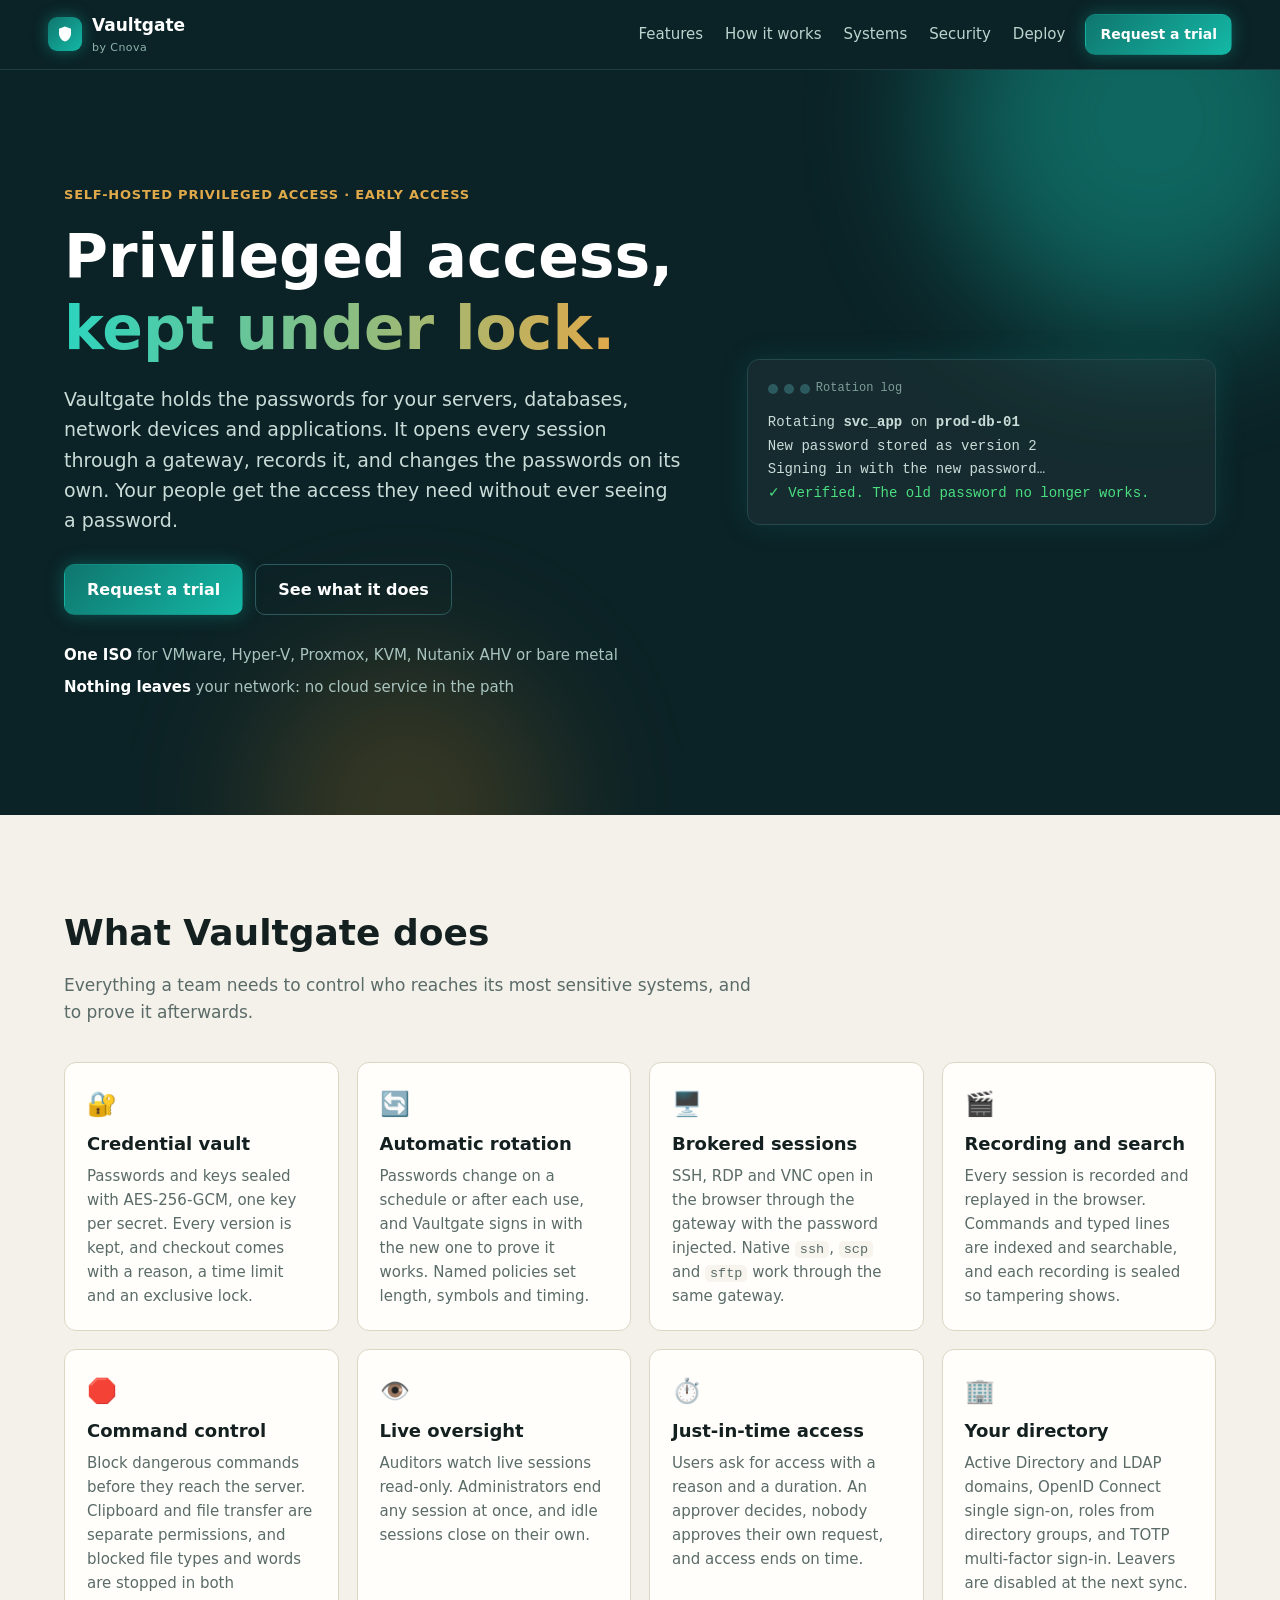
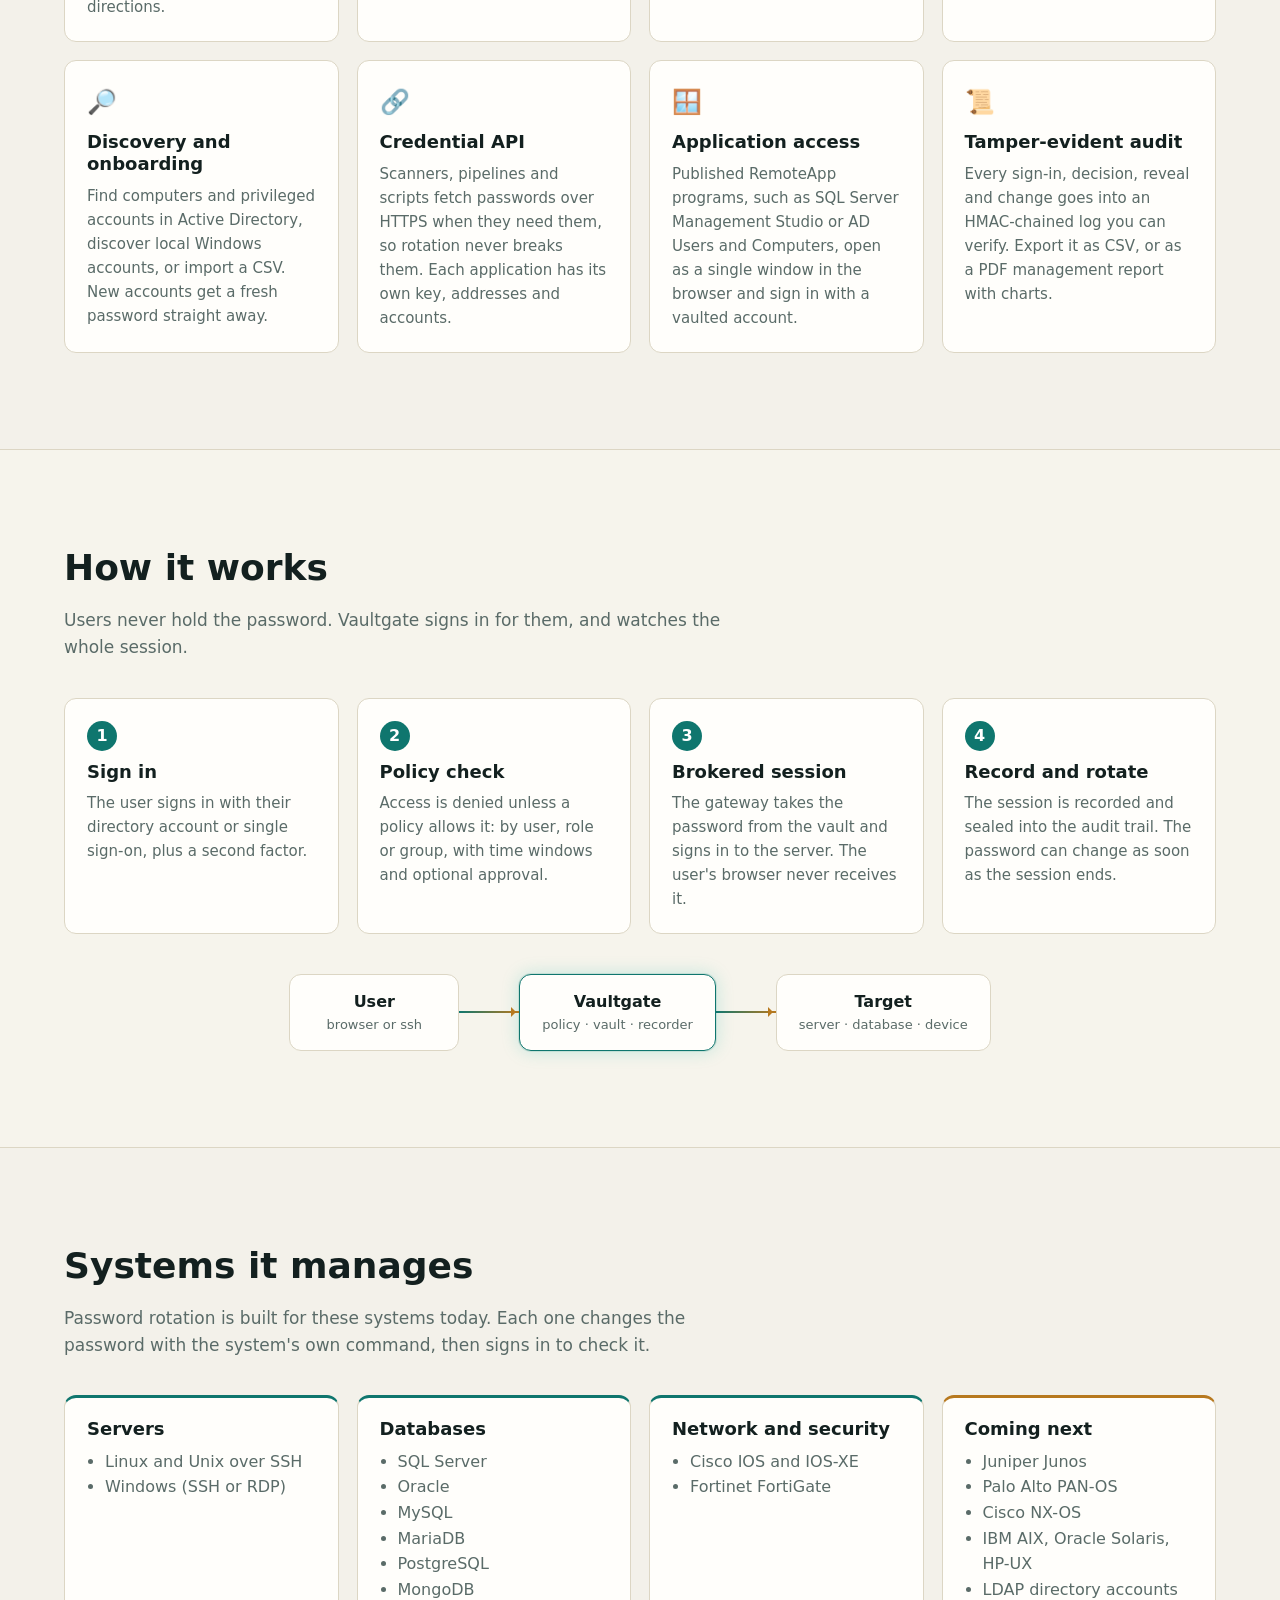
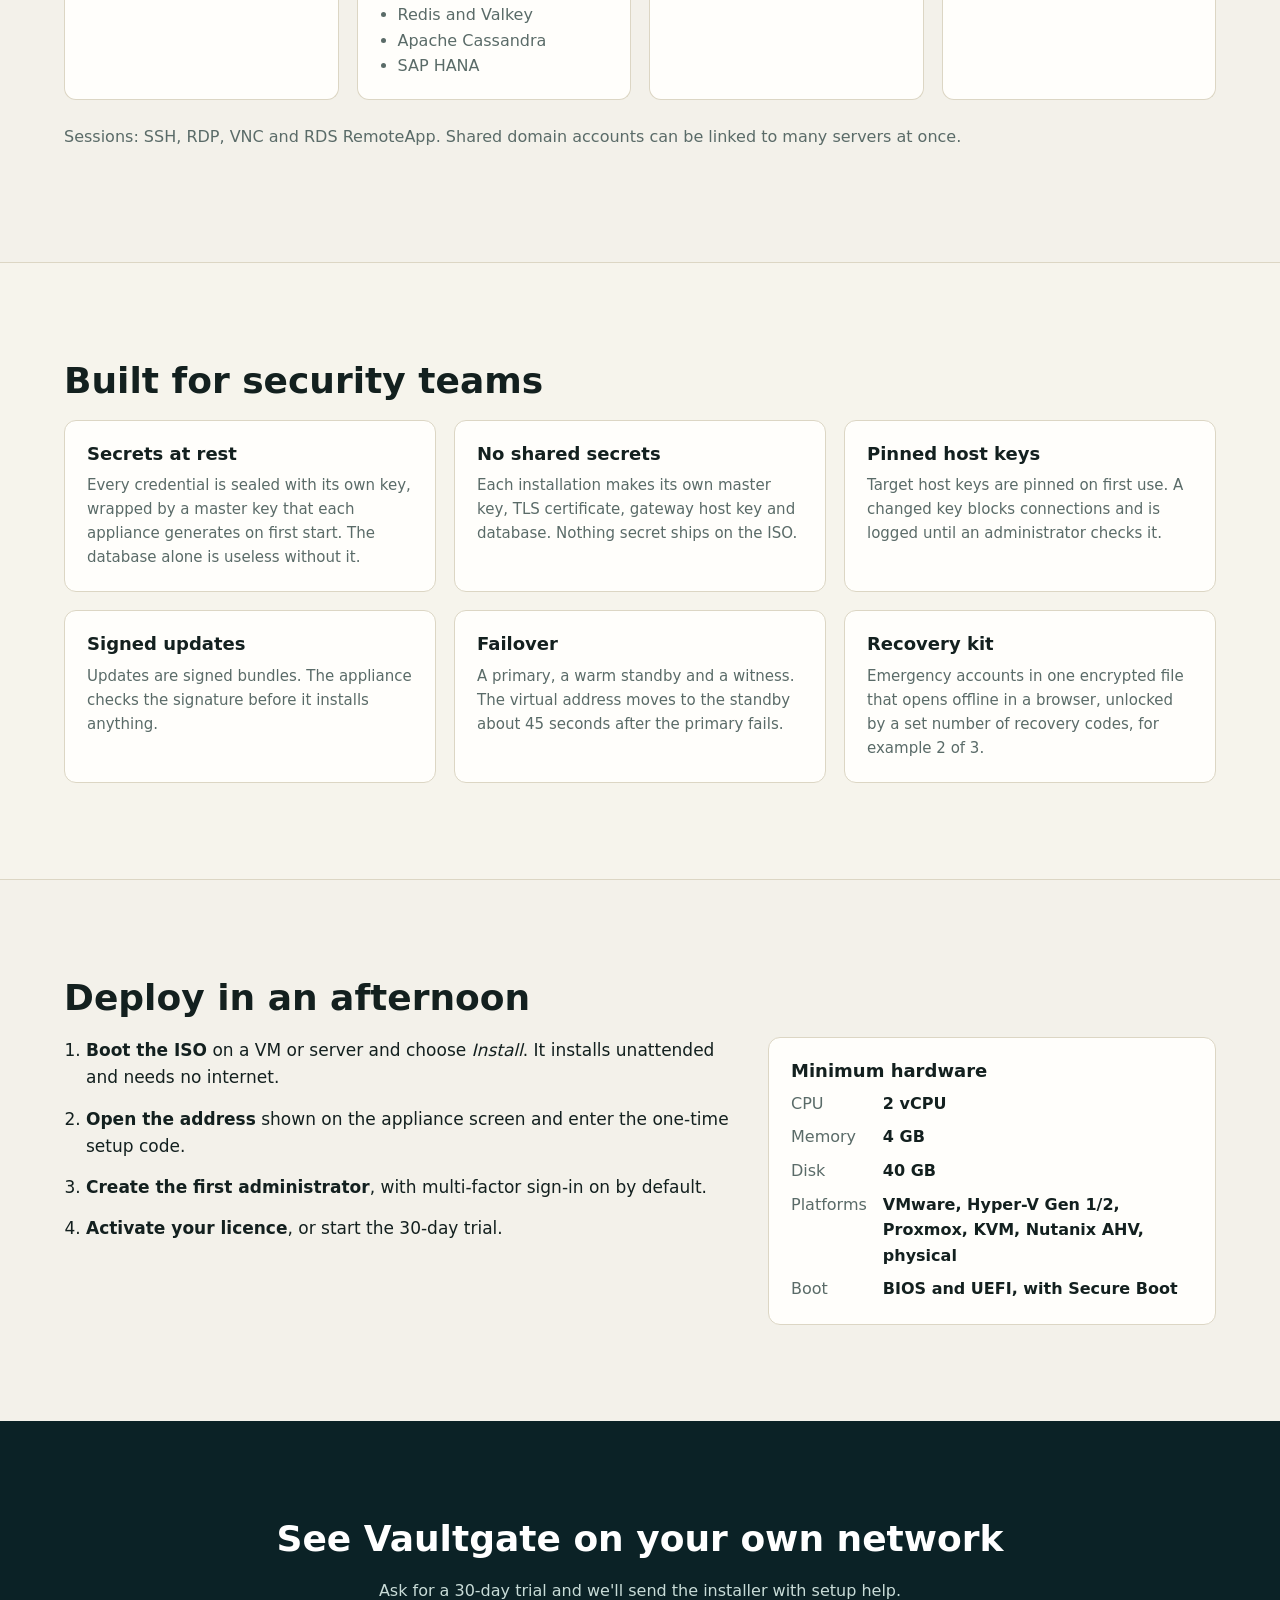
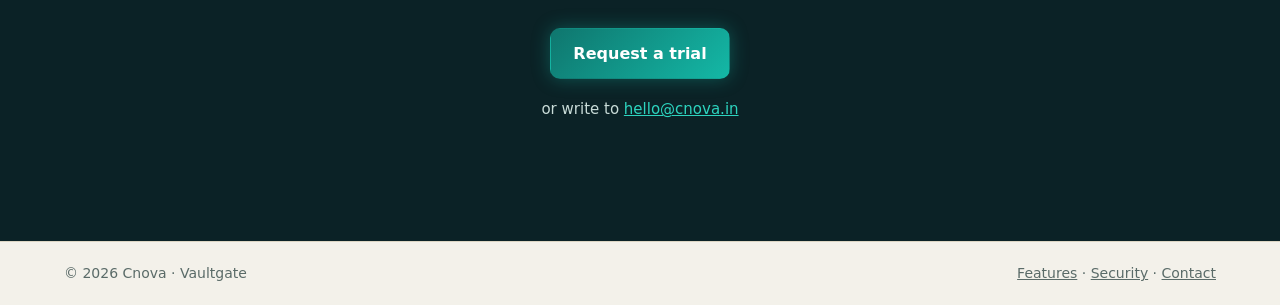
==== index.html @ a1196e49 "cnova.in: Vaultgate website Co-Authored-By: Claude Opus 5.5 <noreply@anthropic.com>" ====
<!doctype html>
<html lang="en">
<head>
<meta charset="utf-8">
<meta name="viewport" content="width=device-width, initial-scale=1">
<title>Vaultgate · Privileged access, kept under lock</title>
<meta name="description" content="Vaultgate is a self-hosted privileged access platform: a credential vault, automatic password rotation, brokered and recorded SSH, RDP and VNC sessions, and a tamper-evident audit trail.">
<meta property="og:title" content="Vaultgate · Privileged access, kept under lock">
<meta property="og:description" content="Self-hosted vault, password rotation, recorded sessions and audit for servers, databases and network devices.">
<meta property="og:url" content="https://cnova.in/">
<meta property="og:type" content="website">
<link rel="canonical" href="https://cnova.in/">
<link rel="icon" href="data:image/svg+xml,%3Csvg xmlns='http://www.w3.org/2000/svg' viewBox='0 0 32 32'%3E%3Crect width='32' height='32' rx='7' fill='%230f766e'/%3E%3Cpath d='M16 6l8 3v6c0 5-3.4 9.3-8 11-4.6-1.7-8-6-8-11V9z' fill='white'/%3E%3C/svg%3E">
<link rel="stylesheet" href="style.css">
</head>
<body>

<header class="top">
  <a class="brand" href="#top" aria-label="Vaultgate home">
    <span class="logo"><svg width="18" height="18" viewBox="0 0 24 24" fill="#fff" aria-hidden="true"><path d="M12 2l8 3v6c0 5.2-3.4 9.9-8 11-4.6-1.1-8-5.8-8-11V5z"/></svg></span>
    <span class="brand-text">Vaultgate<small>by Cnova</small></span>
  </a>
  <nav class="links" aria-label="Sections">
    <a href="#features">Features</a>
    <a href="#how">How it works</a>
    <a href="#systems">Systems</a>
    <a href="#security">Security</a>
    <a href="#deploy">Deploy</a>
  </nav>
  <a class="btn primary small" href="#contact">Request a trial</a>
</header>

<main id="top">

<section class="hero">
  <div class="orb orb-a" aria-hidden="true"></div>
  <div class="orb orb-b" aria-hidden="true"></div>
  <div class="hero-copy">
    <p class="eyebrow">Self-hosted privileged access · Early access</p>
    <h1>Privileged access, <span class="shine">kept under lock.</span></h1>
    <p class="lead">Vaultgate holds the passwords for your servers, databases, network devices and applications. It opens every session through a gateway, records it, and changes the passwords on its own. Your people get the access they need without ever seeing a password.</p>
    <div class="cta">
      <a class="btn primary" href="#contact">Request a trial</a>
      <a class="btn ghost" href="#features">See what it does</a>
    </div>
    <ul class="facts">
      <li><b>One ISO</b> for VMware, Hyper-V, Proxmox, KVM, Nutanix AHV or bare metal</li>
      <li><b>Nothing leaves</b> your network: no cloud service in the path</li>
    </ul>
  </div>
  <div class="demo" aria-label="Example of a password rotation">
    <div class="demo-head"><span></span><span></span><span></span> Rotation log</div>
    <div class="line" style="--d:1">Rotating <b>svc_app</b> on <b>prod-db-01</b></div>
    <div class="line" style="--d:2">New password stored as version 2</div>
    <div class="line" style="--d:3">Signing in with the new password…</div>
    <div class="line ok" style="--d:4">✓ Verified. The old password no longer works.</div>
  </div>
</section>

<section class="band" id="features">
  <div class="wrap">
    <h2>What Vaultgate does</h2>
    <p class="sub">Everything a team needs to control who reaches its most sensitive systems, and to prove it afterwards.</p>
    <div class="grid">
      <article class="card"><div class="ico">🔐</div><h3>Credential vault</h3><p>Passwords and keys sealed with AES-256-GCM, one key per secret. Every version is kept, and checkout comes with a reason, a time limit and an exclusive lock.</p></article>
      <article class="card"><div class="ico">🔄</div><h3>Automatic rotation</h3><p>Passwords change on a schedule or after each use, and Vaultgate signs in with the new one to prove it works. Named policies set length, symbols and timing.</p></article>
      <article class="card"><div class="ico">🖥️</div><h3>Brokered sessions</h3><p>SSH, RDP and VNC open in the browser through the gateway with the password injected. Native <code>ssh</code>, <code>scp</code> and <code>sftp</code> work through the same gateway.</p></article>
      <article class="card"><div class="ico">🎬</div><h3>Recording and search</h3><p>Every session is recorded and replayed in the browser. Commands and typed lines are indexed and searchable, and each recording is sealed so tampering shows.</p></article>
      <article class="card"><div class="ico">🛑</div><h3>Command control</h3><p>Block dangerous commands before they reach the server. Clipboard and file transfer are separate permissions, and blocked file types and words are stopped in both directions.</p></article>
      <article class="card"><div class="ico">👁️</div><h3>Live oversight</h3><p>Auditors watch live sessions read-only. Administrators end any session at once, and idle sessions close on their own.</p></article>
      <article class="card"><div class="ico">⏱️</div><h3>Just-in-time access</h3><p>Users ask for access with a reason and a duration. An approver decides, nobody approves their own request, and access ends on time.</p></article>
      <article class="card"><div class="ico">🏢</div><h3>Your directory</h3><p>Active Directory and LDAP domains, OpenID Connect single sign-on, roles from directory groups, and TOTP multi-factor sign-in. Leavers are disabled at the next sync.</p></article>
      <article class="card"><div class="ico">🔎</div><h3>Discovery and onboarding</h3><p>Find computers and privileged accounts in Active Directory, discover local Windows accounts, or import a CSV. New accounts get a fresh password straight away.</p></article>
      <article class="card"><div class="ico">🔗</div><h3>Credential API</h3><p>Scanners, pipelines and scripts fetch passwords over HTTPS when they need them, so rotation never breaks them. Each application has its own key, addresses and accounts.</p></article>
      <article class="card"><div class="ico">🪟</div><h3>Application access</h3><p>Published RemoteApp programs, such as SQL Server Management Studio or AD Users and Computers, open as a single window in the browser and sign in with a vaulted account.</p></article>
      <article class="card"><div class="ico">📜</div><h3>Tamper-evident audit</h3><p>Every sign-in, decision, reveal and change goes into an HMAC-chained log you can verify. Export it as CSV, or as a PDF management report with charts.</p></article>
    </div>
  </div>
</section>

<section class="band alt" id="how">
  <div class="wrap">
    <h2>How it works</h2>
    <p class="sub">Users never hold the password. Vaultgate signs in for them, and watches the whole session.</p>
    <ol class="steps">
      <li><span class="n">1</span><h3>Sign in</h3><p>The user signs in with their directory account or single sign-on, plus a second factor.</p></li>
      <li><span class="n">2</span><h3>Policy check</h3><p>Access is denied unless a policy allows it: by user, role or group, with time windows and optional approval.</p></li>
      <li><span class="n">3</span><h3>Brokered session</h3><p>The gateway takes the password from the vault and signs in to the server. The user's browser never receives it.</p></li>
      <li><span class="n">4</span><h3>Record and rotate</h3><p>The session is recorded and sealed into the audit trail. The password can change as soon as the session ends.</p></li>
    </ol>
    <div class="flow" aria-hidden="true">
      <div class="node">User<small>browser or ssh</small></div>
      <div class="arrow"></div>
      <div class="node strong">Vaultgate<small>policy · vault · recorder</small></div>
      <div class="arrow"></div>
      <div class="node">Target<small>server · database · device</small></div>
    </div>
  </div>
</section>

<section class="band" id="systems">
  <div class="wrap">
    <h2>Systems it manages</h2>
    <p class="sub">Password rotation is built for these systems today. Each one changes the password with the system's own command, then signs in to check it.</p>
    <div class="sys">
      <div class="sys-group"><h3>Servers</h3><ul><li>Linux and Unix over SSH</li><li>Windows (SSH or RDP)</li></ul></div>
      <div class="sys-group"><h3>Databases</h3><ul><li>SQL Server</li><li>Oracle</li><li>MySQL</li><li>MariaDB</li><li>PostgreSQL</li><li>MongoDB</li><li>Redis and Valkey</li><li>Apache Cassandra</li><li>SAP HANA</li></ul></div>
      <div class="sys-group"><h3>Network and security</h3><ul><li>Cisco IOS and IOS-XE</li><li>Fortinet FortiGate</li></ul></div>
      <div class="sys-group next"><h3>Coming next</h3><ul><li>Juniper Junos</li><li>Palo Alto PAN-OS</li><li>Cisco NX-OS</li><li>IBM AIX, Oracle Solaris, HP-UX</li><li>LDAP directory accounts</li></ul></div>
    </div>
    <p class="note">Sessions: SSH, RDP, VNC and RDS RemoteApp. Shared domain accounts can be linked to many servers at once.</p>
  </div>
</section>

<section class="band alt" id="security">
  <div class="wrap">
    <h2>Built for security teams</h2>
    <div class="grid two">
      <div class="pt"><h3>Secrets at rest</h3><p>Every credential is sealed with its own key, wrapped by a master key that each appliance generates on first start. The database alone is useless without it.</p></div>
      <div class="pt"><h3>No shared secrets</h3><p>Each installation makes its own master key, TLS certificate, gateway host key and database. Nothing secret ships on the ISO.</p></div>
      <div class="pt"><h3>Pinned host keys</h3><p>Target host keys are pinned on first use. A changed key blocks connections and is logged until an administrator checks it.</p></div>
      <div class="pt"><h3>Signed updates</h3><p>Updates are signed bundles. The appliance checks the signature before it installs anything.</p></div>
      <div class="pt"><h3>Failover</h3><p>A primary, a warm standby and a witness. The virtual address moves to the standby about 45 seconds after the primary fails.</p></div>
      <div class="pt"><h3>Recovery kit</h3><p>Emergency accounts in one encrypted file that opens offline in a browser, unlocked by a set number of recovery codes, for example 2 of 3.</p></div>
    </div>
  </div>
</section>

<section class="band" id="deploy">
  <div class="wrap">
    <h2>Deploy in an afternoon</h2>
    <div class="deploy">
      <ol class="plain">
        <li><b>Boot the ISO</b> on a VM or server and choose <i>Install</i>. It installs unattended and needs no internet.</li>
        <li><b>Open the address</b> shown on the appliance screen and enter the one-time setup code.</li>
        <li><b>Create the first administrator</b>, with multi-factor sign-in on by default.</li>
        <li><b>Activate your licence</b>, or start the 30-day trial.</li>
      </ol>
      <div class="spec">
        <h3>Minimum hardware</h3>
        <dl>
          <dt>CPU</dt><dd>2 vCPU</dd>
          <dt>Memory</dt><dd>4 GB</dd>
          <dt>Disk</dt><dd>40 GB</dd>
          <dt>Platforms</dt><dd>VMware, Hyper-V Gen 1/2, Proxmox, KVM, Nutanix AHV, physical</dd>
          <dt>Boot</dt><dd>BIOS and UEFI, with Secure Boot</dd>
        </dl>
      </div>
    </div>
  </div>
</section>

<section class="closing" id="contact">
  <h2>See Vaultgate on your own network</h2>
  <p>Ask for a 30-day trial and we'll send the installer with setup help.</p>
  <a class="btn primary" href="mailto:hello@cnova.in?subject=Vaultgate%20trial">Request a trial</a>
  <p class="mail">or write to <a href="mailto:hello@cnova.in">hello@cnova.in</a></p>
</section>

</main>

<footer class="foot">
  <span>© <span id="yr">2026</span> Cnova · Vaultgate</span>
  <span><a href="#features">Features</a> · <a href="#security">Security</a> · <a href="#contact">Contact</a></span>
</footer>

<script src="site.js" defer></script>
</body>
</html>
---- style.css ----
/* cnova.in: the Vaultgate colours (verdigris and brass). */
:root {
  --bg: #f3f1ea; --panel: #fffefb; --panel-2: #f6f4ec; --border: #dcd6c4; --text: #13201f; --muted: #5a6b68;
  --accent: #0f766e; --accent-2: #14b8a6; --brass: #b7791f; --dark: #0b2226; --dark-2: #102f33; --dark-line: #1d3d41;
  --radius: 12px;
  --glow: 0 0 0 1px rgba(15,118,110,.12), 0 0 18px rgba(20,184,166,.22);
}
@media (prefers-color-scheme: dark) {
  :root { --bg: #091416; --panel: #0f1e20; --panel-2: #0c1819; --border: #1f3a3c; --text: #e3eeeb; --muted: #8fa6a1;
    --accent: #2dd4bf; --brass: #e0a94a; --dark: #061012; --dark-2: #0b1c1e; color-scheme: dark; }
}
* { box-sizing: border-box; }
html { scroll-behavior: smooth; scroll-padding-top: 72px; }
body { margin: 0; background: var(--bg); color: var(--text); font: 16px/1.6 system-ui, -apple-system, "Segoe UI", Roboto, sans-serif; }
a { color: var(--accent); }
code { font: .9em ui-monospace, Menlo, Consolas, monospace; background: var(--panel-2); padding: 1px 5px; border-radius: 5px; }
h1, h2, h3 { line-height: 1.2; margin: 0 0 .5em; }
h2 { font-size: clamp(26px, 3.4vw, 36px); }
h3 { font-size: 18px; }

/* top bar */
.top { position: sticky; top: 0; z-index: 20; display: flex; align-items: center; gap: 20px; padding: 12px clamp(16px, 4vw, 48px); background: var(--dark); border-bottom: 1px solid var(--dark-line); }
.brand { display: flex; align-items: center; gap: 10px; color: #fff; text-decoration: none; font-weight: 700; font-size: 17px; }
.brand small { display: block; font-weight: 400; font-size: 11px; color: #8fb3ad; letter-spacing: .04em; }
.logo { display: grid; place-items: center; width: 34px; height: 34px; border-radius: 9px; background: linear-gradient(135deg, #0f766e, #14b8a6); box-shadow: 0 0 16px rgba(20,184,166,.45); }
.links { display: flex; gap: 22px; margin-left: auto; }
.links a { color: #bcd3ce; text-decoration: none; font-size: 15px; }
.links a:hover { color: #fff; }

.btn { display: inline-block; padding: 12px 22px; border-radius: 10px; border: 1px solid transparent; font-weight: 600; text-decoration: none; transition: transform .15s, box-shadow .15s; }
.btn:hover { transform: translateY(-1px); }
.btn.primary { background: linear-gradient(135deg, #0f766e, #14b8a6); color: #fff; box-shadow: 0 0 18px rgba(20,184,166,.35); }
.btn.ghost { color: #fff; border-color: #2c5a5e; }
.btn.small { padding: 8px 14px; font-size: 14px; }

/* hero */
.hero { position: relative; overflow: hidden; background: var(--dark); color: #fff; display: grid; grid-template-columns: minmax(0, 1.15fr) minmax(0, .85fr); gap: 48px; align-items: center; padding: clamp(56px, 9vw, 120px) clamp(16px, 5vw, 72px); }
.orb { position: absolute; border-radius: 50%; filter: blur(70px); opacity: .45; pointer-events: none; }
.orb-a { width: 420px; height: 420px; background: #14b8a6; top: -160px; right: -80px; animation: drift 14s ease-in-out infinite alternate; }
.orb-b { width: 300px; height: 300px; background: #b7791f; bottom: -140px; left: 20%; opacity: .25; animation: drift 18s ease-in-out infinite alternate-reverse; }
@keyframes drift { to { transform: translate(-40px, 30px) scale(1.08); } }
.hero-copy, .demo { position: relative; }
.eyebrow { color: #e0a94a; font-weight: 600; letter-spacing: .06em; text-transform: uppercase; font-size: 13px; margin: 0 0 14px; }
.hero h1 { font-size: clamp(34px, 5.4vw, 60px); margin-bottom: 20px; }
.shine { background: linear-gradient(90deg, #2dd4bf, #e0a94a, #2dd4bf); background-size: 200% auto; -webkit-background-clip: text; background-clip: text; color: transparent; animation: shine 6s linear infinite; }
@keyframes shine { to { background-position: 200% center; } }
.lead { color: #c9dcd8; font-size: clamp(16px, 1.6vw, 19px); max-width: 620px; }
.cta { display: flex; flex-wrap: wrap; gap: 12px; margin: 28px 0; }
.facts { list-style: none; padding: 0; margin: 0; display: grid; gap: 8px; color: #a9c4be; font-size: 15px; }
.facts b { color: #fff; }
.demo { background: rgba(255,255,255,.04); border: 1px solid #24484c; border-radius: var(--radius); padding: 18px 20px; font: 14px/1.7 ui-monospace, Menlo, Consolas, monospace; box-shadow: 0 0 30px rgba(20,184,166,.15); }
.demo-head { display: flex; align-items: center; gap: 6px; color: #7f9d98; font-size: 12px; margin-bottom: 12px; }
.demo-head span { width: 10px; height: 10px; border-radius: 50%; background: #2c5a5e; }
.line { opacity: 0; transform: translateY(6px); animation: lineIn .5s forwards; animation-delay: calc(var(--d) * .7s + .3s); color: #c9dcd8; }
.line.ok { color: #4ade80; }
@keyframes lineIn { to { opacity: 1; transform: none; } }

/* bands */
.band { padding: clamp(56px, 8vw, 96px) clamp(16px, 5vw, 72px); }
.band.alt { background: var(--panel-2); border-block: 1px solid var(--border); }
.wrap { max-width: 1160px; margin: 0 auto; }
.sub { color: var(--muted); max-width: 700px; margin: 0 0 36px; font-size: 17px; }
.grid { display: grid; grid-template-columns: repeat(auto-fill, minmax(260px, 1fr)); gap: 18px; }
.grid.two { grid-template-columns: repeat(auto-fill, minmax(320px, 1fr)); }
.card, .pt { background: var(--panel); border: 1px solid var(--border); border-radius: var(--radius); padding: 22px; transition: box-shadow .2s, transform .2s; }
.card:hover { box-shadow: var(--glow); transform: translateY(-2px); }
.card p, .pt p { color: var(--muted); margin: 0; font-size: 15px; }
.ico { font-size: 24px; margin-bottom: 10px; }

.steps { list-style: none; padding: 0; margin: 0 0 40px; display: grid; grid-template-columns: repeat(auto-fit, minmax(220px, 1fr)); gap: 18px; }
.steps li { background: var(--panel); border: 1px solid var(--border); border-radius: var(--radius); padding: 22px; }
.steps p { color: var(--muted); margin: 0; font-size: 15px; }
.n { display: inline-grid; place-items: center; width: 30px; height: 30px; border-radius: 50%; background: var(--accent); color: #fff; font-weight: 700; margin-bottom: 10px; }
.flow { display: flex; align-items: center; justify-content: center; gap: 0; flex-wrap: wrap; }
.node { background: var(--panel); border: 1px solid var(--border); border-radius: var(--radius); padding: 14px 22px; text-align: center; font-weight: 700; min-width: 170px; }
.node small { display: block; font-weight: 400; color: var(--muted); font-size: 13px; }
.node.strong { border-color: var(--accent); box-shadow: var(--glow); }
.arrow { width: 60px; height: 2px; background: linear-gradient(90deg, var(--accent), var(--brass)); position: relative; }
.arrow::after { content: ""; position: absolute; right: -2px; top: -4px; border: 5px solid transparent; border-left-color: var(--brass); }

.sys { display: grid; grid-template-columns: repeat(auto-fit, minmax(230px, 1fr)); gap: 18px; }
.sys-group { background: var(--panel); border: 1px solid var(--border); border-top: 3px solid var(--accent); border-radius: var(--radius); padding: 20px 22px; }
.sys-group.next { border-top-color: var(--brass); }
.sys-group ul { margin: 0; padding-left: 18px; color: var(--muted); }
.note { color: var(--muted); margin-top: 24px; }

.deploy { display: grid; grid-template-columns: minmax(0, 1.2fr) minmax(0, .8fr); gap: 32px; align-items: start; }
.plain { margin: 0; padding-left: 22px; display: grid; gap: 14px; font-size: 17px; }
.spec { background: var(--panel); border: 1px solid var(--border); border-radius: var(--radius); padding: 22px; }
.spec dl { display: grid; grid-template-columns: auto 1fr; gap: 8px 16px; margin: 0; }
.spec dt { color: var(--muted); }
.spec dd { margin: 0; font-weight: 600; }

.closing { text-align: center; background: var(--dark); color: #fff; padding: clamp(56px, 8vw, 96px) 16px; }
.closing p { color: #c9dcd8; margin: 0 0 24px; }
.closing .mail { margin-top: 18px; font-size: 15px; }
.closing .mail a { color: #2dd4bf; }

.foot { display: flex; justify-content: space-between; flex-wrap: wrap; gap: 10px; padding: 20px clamp(16px, 5vw, 72px); color: var(--muted); font-size: 14px; border-top: 1px solid var(--border); }
.foot a { color: var(--muted); }

@media (prefers-reduced-motion: reduce) {
  *, *::before, *::after { animation: none !important; transition: none !important; }
  .line { opacity: 1; transform: none; }
}

@media (max-width: 860px) {
  .links { display: none; }
  .top .btn { margin-left: auto; }
  .hero, .deploy { grid-template-columns: 1fr; }
  .arrow { width: 2px; height: 28px; background: linear-gradient(180deg, var(--accent), var(--brass)); }
  .arrow::after { right: -4px; top: auto; bottom: -2px; border-left-color: transparent; border-top-color: var(--brass); }
  .flow { flex-direction: column; }
}
@media (max-width: 420px) {
  .brand small { display: none; }
  .grid.two { grid-template-columns: 1fr; }
}
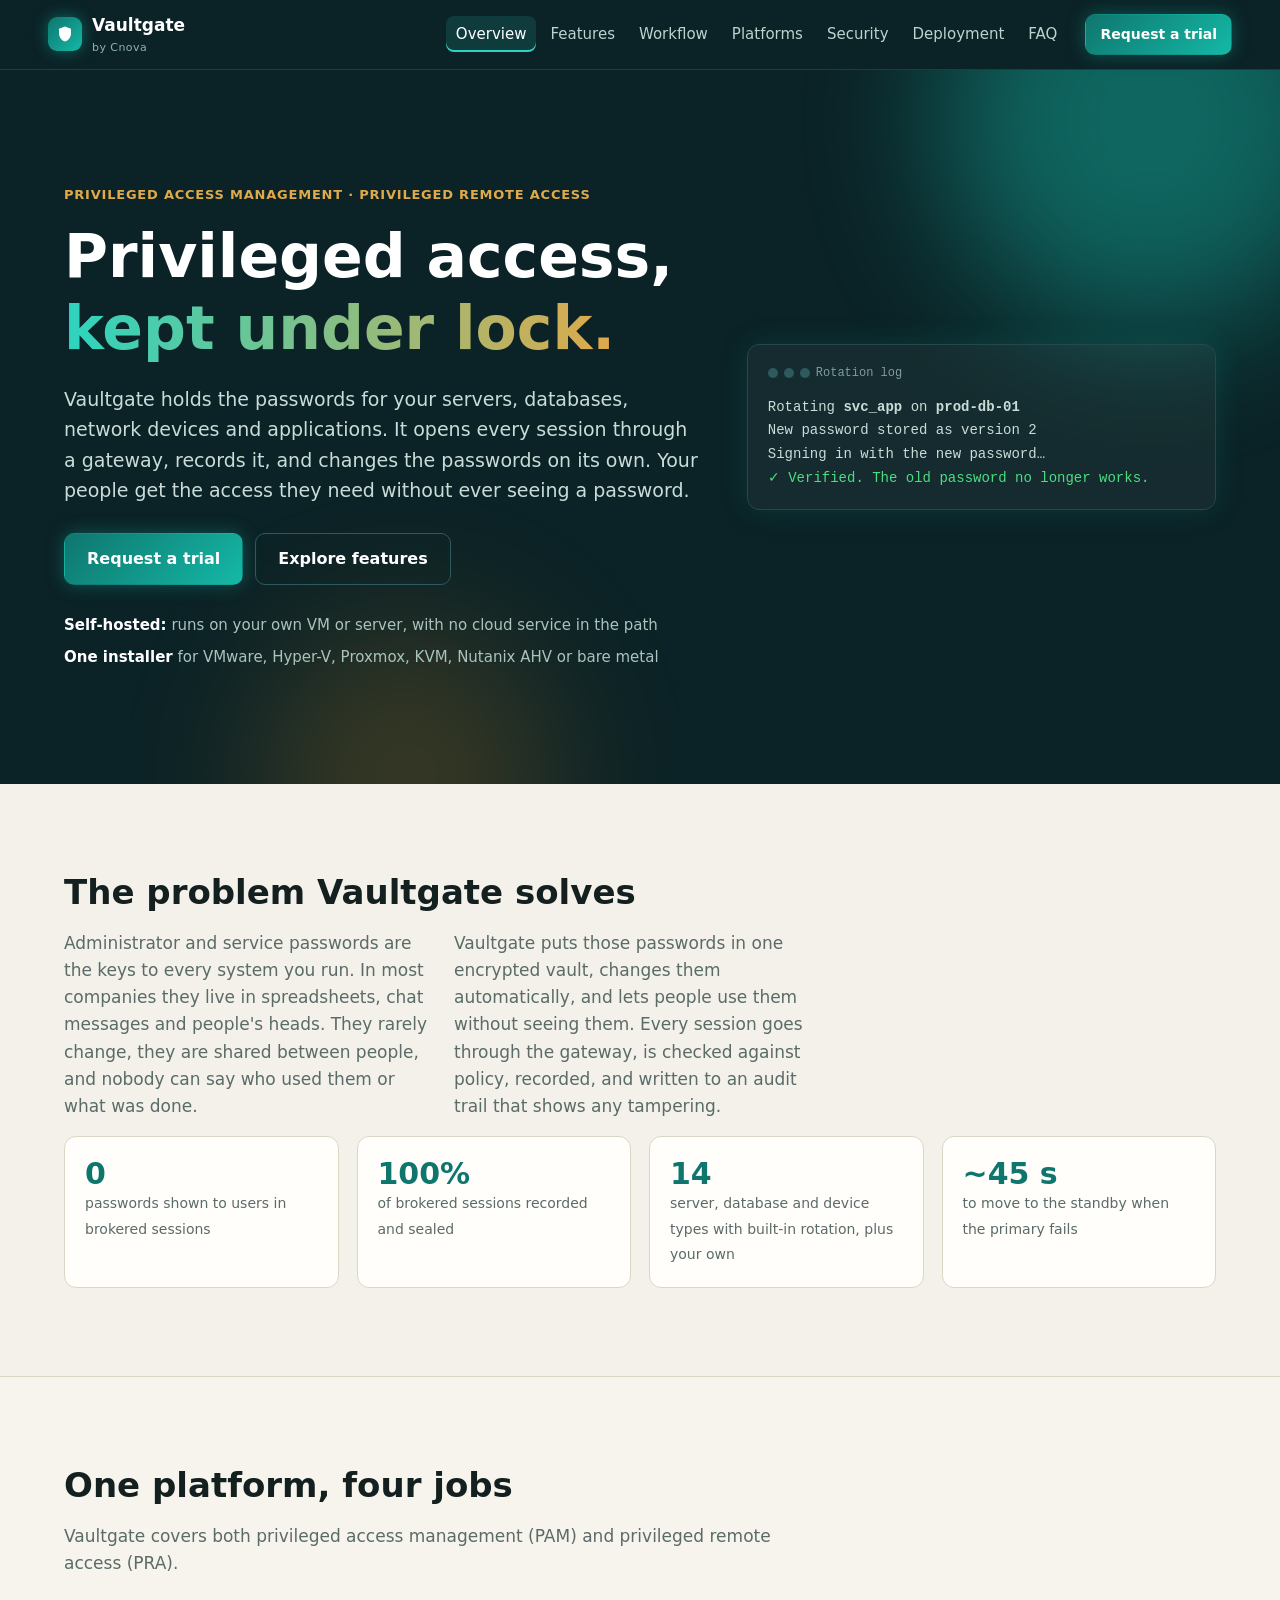
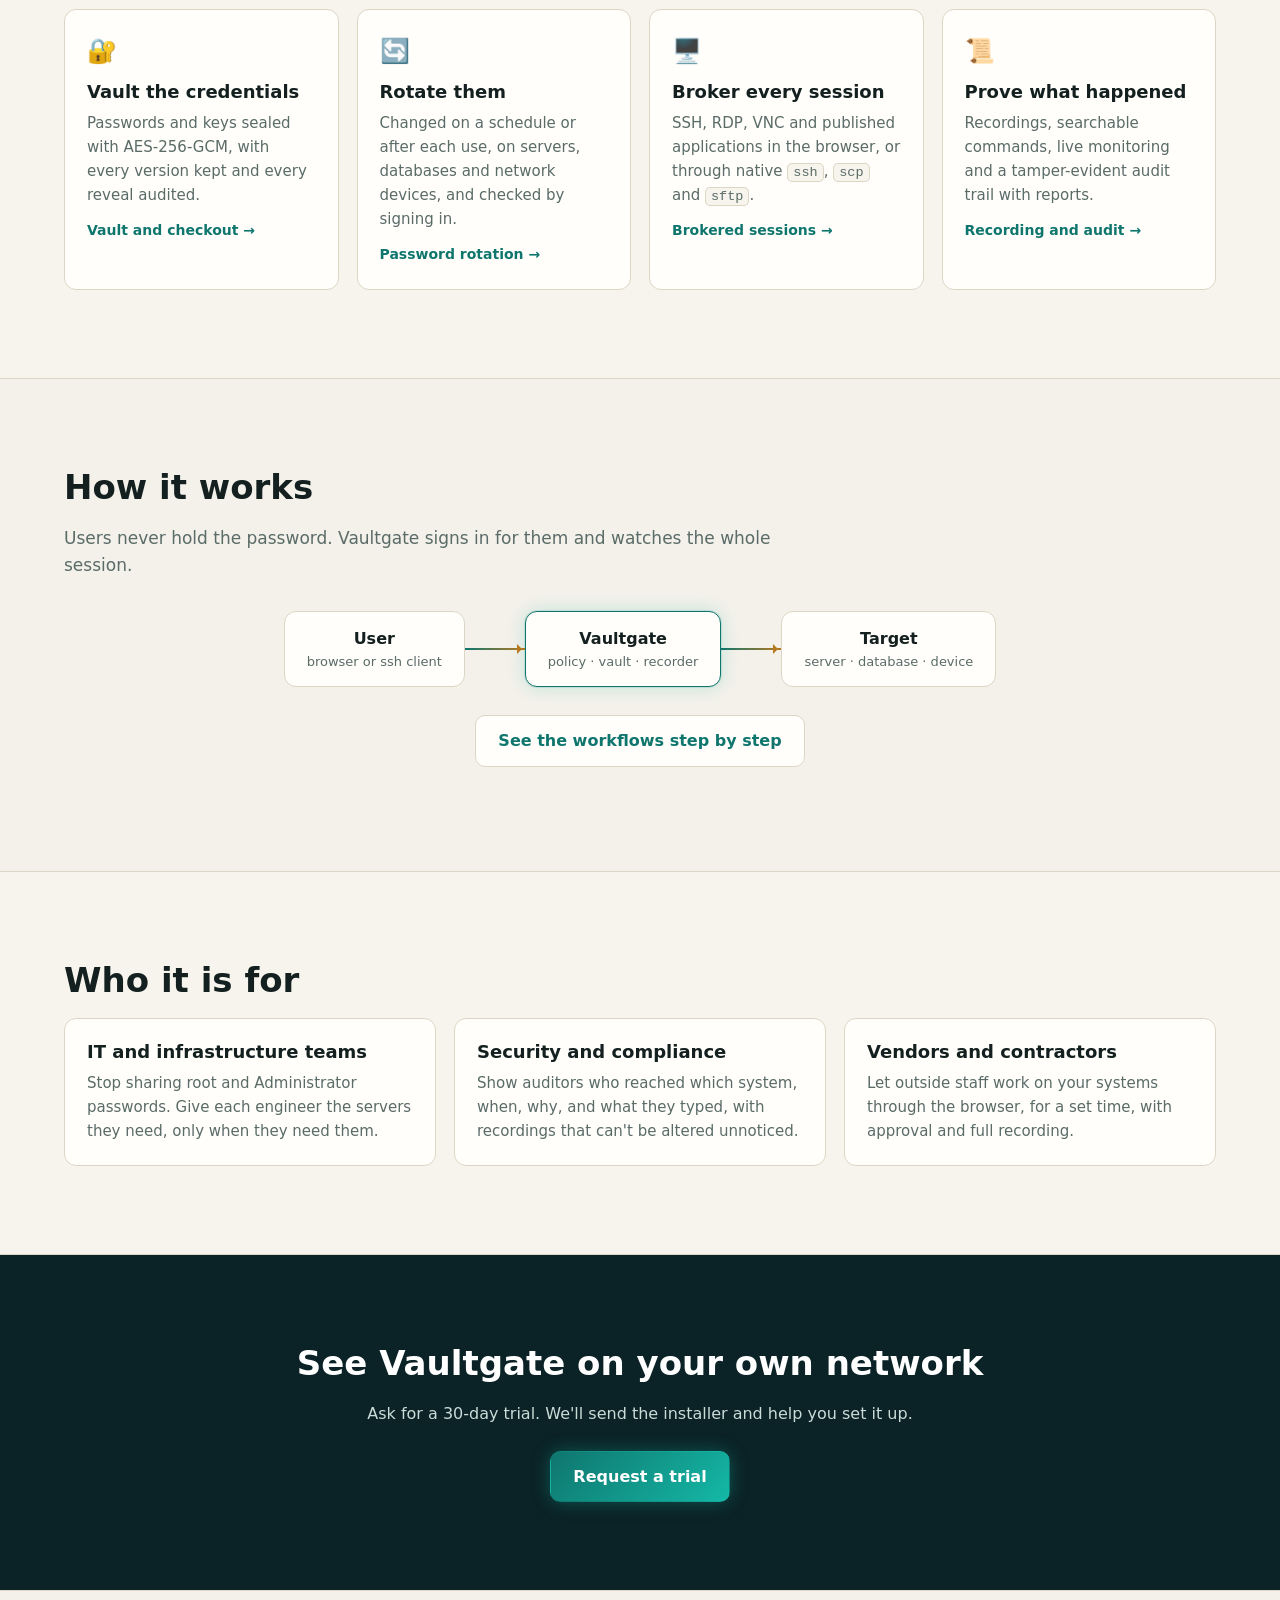
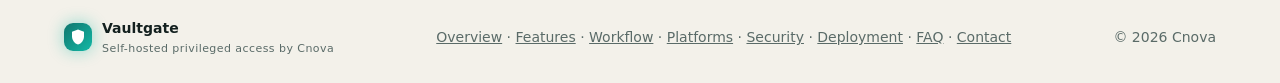
==== commit 831bec37: "Multi-page site: overview, features, workflow, platforms, security, deployment, FAQ, contact Co-Auth" ====
--- a/index.html
+++ b/index.html
@@ -6,46 +6,35 @@
 <title>Vaultgate · Privileged access, kept under lock</title>
 <meta name="description" content="Vaultgate is a self-hosted privileged access platform: a credential vault, automatic password rotation, brokered and recorded SSH, RDP and VNC sessions, and a tamper-evident audit trail.">
 <meta property="og:title" content="Vaultgate · Privileged access, kept under lock">
-<meta property="og:description" content="Self-hosted vault, password rotation, recorded sessions and audit for servers, databases and network devices.">
+<meta property="og:description" content="Vaultgate is a self-hosted privileged access platform: a credential vault, automatic password rotation, brokered and recorded SSH, RDP and VNC sessions, and a tamper-evident audit trail.">
 <meta property="og:url" content="https://cnova.in/">
 <meta property="og:type" content="website">
 <link rel="canonical" href="https://cnova.in/">
 <link rel="icon" href="data:image/svg+xml,%3Csvg xmlns='http://www.w3.org/2000/svg' viewBox='0 0 32 32'%3E%3Crect width='32' height='32' rx='7' fill='%230f766e'/%3E%3Cpath d='M16 6l8 3v6c0 5-3.4 9.3-8 11-4.6-1.7-8-6-8-11V9z' fill='white'/%3E%3C/svg%3E">
-<link rel="stylesheet" href="style.css">
+<link rel="stylesheet" href="style.css?v=10b3aca6d0">
 </head>
 <body>
-
 <header class="top">
-  <a class="brand" href="#top" aria-label="Vaultgate home">
-    <span class="logo"><svg width="18" height="18" viewBox="0 0 24 24" fill="#fff" aria-hidden="true"><path d="M12 2l8 3v6c0 5.2-3.4 9.9-8 11-4.6-1.1-8-5.8-8-11V5z"/></svg></span>
-    <span class="brand-text">Vaultgate<small>by Cnova</small></span>
-  </a>
-  <nav class="links" aria-label="Sections">
-    <a href="#features">Features</a>
-    <a href="#how">How it works</a>
-    <a href="#systems">Systems</a>
-    <a href="#security">Security</a>
-    <a href="#deploy">Deploy</a>
-  </nav>
-  <a class="btn primary small" href="#contact">Request a trial</a>
+  <a class="brand" href="./" aria-label="Vaultgate home"><span class="logo"><svg width="18" height="18" viewBox="0 0 24 24" fill="#fff" aria-hidden="true"><path d="M12 2l8 3v6c0 5.2-3.4 9.9-8 11-4.6-1.1-8-5.8-8-11V5z"/></svg></span><span class="brand-text">Vaultgate<small>by Cnova</small></span></a>
+  <button class="menu-btn" type="button" aria-label="Menu" aria-expanded="false" aria-controls="nav"><span></span><span></span><span></span></button>
+  <nav class="links" id="nav" aria-label="Pages"><a href="./" aria-current="page">Overview</a><a href="features.html">Features</a><a href="workflow.html">Workflow</a><a href="platforms.html">Platforms</a><a href="security.html">Security</a><a href="deployment.html">Deployment</a><a href="faq.html">FAQ</a><a class="nav-cta" href="contact.html">Request a trial</a></nav>
+  <a class="btn primary small cta-top" href="contact.html">Request a trial</a>
 </header>
-
-<main id="top">
-
+<main>
 <section class="hero">
   <div class="orb orb-a" aria-hidden="true"></div>
   <div class="orb orb-b" aria-hidden="true"></div>
   <div class="hero-copy">
-    <p class="eyebrow">Self-hosted privileged access · Early access</p>
+    <p class="eyebrow">Privileged access management · Privileged remote access</p>
     <h1>Privileged access, <span class="shine">kept under lock.</span></h1>
     <p class="lead">Vaultgate holds the passwords for your servers, databases, network devices and applications. It opens every session through a gateway, records it, and changes the passwords on its own. Your people get the access they need without ever seeing a password.</p>
     <div class="cta">
-      <a class="btn primary" href="#contact">Request a trial</a>
-      <a class="btn ghost" href="#features">See what it does</a>
+      <a class="btn primary" href="contact.html">Request a trial</a>
+      <a class="btn ghost" href="features.html">Explore features</a>
     </div>
     <ul class="facts">
-      <li><b>One ISO</b> for VMware, Hyper-V, Proxmox, KVM, Nutanix AHV or bare metal</li>
-      <li><b>Nothing leaves</b> your network: no cloud service in the path</li>
+      <li><b>Self-hosted:</b> runs on your own VM or server, with no cloud service in the path</li>
+      <li><b>One installer</b> for VMware, Hyper-V, Proxmox, KVM, Nutanix AHV or bare metal</li>
     </ul>
   </div>
   <div class="demo" aria-label="Example of a password rotation">
@@ -57,113 +46,76 @@
   </div>
 </section>
 
-<section class="band" id="features">
+<section class="band">
   <div class="wrap">
-    <h2>What Vaultgate does</h2>
-    <p class="sub">Everything a team needs to control who reaches its most sensitive systems, and to prove it afterwards.</p>
-    <div class="grid">
-      <article class="card"><div class="ico">🔐</div><h3>Credential vault</h3><p>Passwords and keys sealed with AES-256-GCM, one key per secret. Every version is kept, and checkout comes with a reason, a time limit and an exclusive lock.</p></article>
-      <article class="card"><div class="ico">🔄</div><h3>Automatic rotation</h3><p>Passwords change on a schedule or after each use, and Vaultgate signs in with the new one to prove it works. Named policies set length, symbols and timing.</p></article>
-      <article class="card"><div class="ico">🖥️</div><h3>Brokered sessions</h3><p>SSH, RDP and VNC open in the browser through the gateway with the password injected. Native <code>ssh</code>, <code>scp</code> and <code>sftp</code> work through the same gateway.</p></article>
-      <article class="card"><div class="ico">🎬</div><h3>Recording and search</h3><p>Every session is recorded and replayed in the browser. Commands and typed lines are indexed and searchable, and each recording is sealed so tampering shows.</p></article>
-      <article class="card"><div class="ico">🛑</div><h3>Command control</h3><p>Block dangerous commands before they reach the server. Clipboard and file transfer are separate permissions, and blocked file types and words are stopped in both directions.</p></article>
-      <article class="card"><div class="ico">👁️</div><h3>Live oversight</h3><p>Auditors watch live sessions read-only. Administrators end any session at once, and idle sessions close on their own.</p></article>
-      <article class="card"><div class="ico">⏱️</div><h3>Just-in-time access</h3><p>Users ask for access with a reason and a duration. An approver decides, nobody approves their own request, and access ends on time.</p></article>
-      <article class="card"><div class="ico">🏢</div><h3>Your directory</h3><p>Active Directory and LDAP domains, OpenID Connect single sign-on, roles from directory groups, and TOTP multi-factor sign-in. Leavers are disabled at the next sync.</p></article>
-      <article class="card"><div class="ico">🔎</div><h3>Discovery and onboarding</h3><p>Find computers and privileged accounts in Active Directory, discover local Windows accounts, or import a CSV. New accounts get a fresh password straight away.</p></article>
-      <article class="card"><div class="ico">🔗</div><h3>Credential API</h3><p>Scanners, pipelines and scripts fetch passwords over HTTPS when they need them, so rotation never breaks them. Each application has its own key, addresses and accounts.</p></article>
-      <article class="card"><div class="ico">🪟</div><h3>Application access</h3><p>Published RemoteApp programs, such as SQL Server Management Studio or AD Users and Computers, open as a single window in the browser and sign in with a vaulted account.</p></article>
-      <article class="card"><div class="ico">📜</div><h3>Tamper-evident audit</h3><p>Every sign-in, decision, reveal and change goes into an HMAC-chained log you can verify. Export it as CSV, or as a PDF management report with charts.</p></article>
+    <h2>The problem Vaultgate solves</h2>
+    <div class="grid two">
+      <div>
+        <p class="sub" style="margin-bottom:16px">Administrator and service passwords are the keys to every system you run. In most companies they live in spreadsheets, chat messages and people's heads. They rarely change, they are shared between people, and nobody can say who used them or what was done.</p>
+      </div>
+      <div>
+        <p class="sub" style="margin-bottom:16px">Vaultgate puts those passwords in one encrypted vault, changes them automatically, and lets people use them without seeing them. Every session goes through the gateway, is checked against policy, recorded, and written to an audit trail that shows any tampering.</p>
+      </div>
+    </div>
+    <div class="stats">
+      <div class="stat"><b>0</b><span>passwords shown to users in brokered sessions</span></div>
+      <div class="stat"><b>100%</b><span>of brokered sessions recorded and sealed</span></div>
+      <div class="stat"><b>14</b><span>server, database and device types with built-in rotation, plus your own</span></div>
+      <div class="stat"><b>~45 s</b><span>to move to the standby when the primary fails</span></div>
     </div>
   </div>
 </section>
 
-<section class="band alt" id="how">
+<section class="band alt">
+  <div class="wrap">
+    <h2>One platform, four jobs</h2>
+    <p class="sub">Vaultgate covers both privileged access management (PAM) and privileged remote access (PRA).</p>
+    <div class="grid">
+      <a class="card" href="features.html#vault"><div class="ico">🔐</div><h3>Vault the credentials</h3><p>Passwords and keys sealed with AES-256-GCM, with every version kept and every reveal audited.</p><span class="more">Vault and checkout →</span></a>
+      <a class="card" href="features.html#rotation"><div class="ico">🔄</div><h3>Rotate them</h3><p>Changed on a schedule or after each use, on servers, databases and network devices, and checked by signing in.</p><span class="more">Password rotation →</span></a>
+      <a class="card" href="features.html#sessions"><div class="ico">🖥️</div><h3>Broker every session</h3><p>SSH, RDP, VNC and published applications in the browser, or through native <code>ssh</code>, <code>scp</code> and <code>sftp</code>.</p><span class="more">Brokered sessions →</span></a>
+      <a class="card" href="features.html#audit"><div class="ico">📜</div><h3>Prove what happened</h3><p>Recordings, searchable commands, live monitoring and a tamper-evident audit trail with reports.</p><span class="more">Recording and audit →</span></a>
+    </div>
+  </div>
+</section>
+
+<section class="band">
   <div class="wrap">
     <h2>How it works</h2>
-    <p class="sub">Users never hold the password. Vaultgate signs in for them, and watches the whole session.</p>
-    <ol class="steps">
-      <li><span class="n">1</span><h3>Sign in</h3><p>The user signs in with their directory account or single sign-on, plus a second factor.</p></li>
-      <li><span class="n">2</span><h3>Policy check</h3><p>Access is denied unless a policy allows it: by user, role or group, with time windows and optional approval.</p></li>
-      <li><span class="n">3</span><h3>Brokered session</h3><p>The gateway takes the password from the vault and signs in to the server. The user's browser never receives it.</p></li>
-      <li><span class="n">4</span><h3>Record and rotate</h3><p>The session is recorded and sealed into the audit trail. The password can change as soon as the session ends.</p></li>
-    </ol>
-    <div class="flow" aria-hidden="true">
-      <div class="node">User<small>browser or ssh</small></div>
+    <p class="sub">Users never hold the password. Vaultgate signs in for them and watches the whole session.</p>
+    <div class="flow" aria-label="User to Vaultgate to target">
+      <div class="node">User<small>browser or ssh client</small></div>
       <div class="arrow"></div>
       <div class="node strong">Vaultgate<small>policy · vault · recorder</small></div>
       <div class="arrow"></div>
       <div class="node">Target<small>server · database · device</small></div>
     </div>
+    <p style="text-align:center;margin-top:28px"><a class="btn line" href="workflow.html">See the workflows step by step</a></p>
   </div>
 </section>
 
-<section class="band" id="systems">
+<section class="band alt">
   <div class="wrap">
-    <h2>Systems it manages</h2>
-    <p class="sub">Password rotation is built for these systems today. Each one changes the password with the system's own command, then signs in to check it.</p>
-    <div class="sys">
-      <div class="sys-group"><h3>Servers</h3><ul><li>Linux and Unix over SSH</li><li>Windows (SSH or RDP)</li></ul></div>
-      <div class="sys-group"><h3>Databases</h3><ul><li>SQL Server</li><li>Oracle</li><li>MySQL</li><li>MariaDB</li><li>PostgreSQL</li><li>MongoDB</li><li>Redis and Valkey</li><li>Apache Cassandra</li><li>SAP HANA</li></ul></div>
-      <div class="sys-group"><h3>Network and security</h3><ul><li>Cisco IOS and IOS-XE</li><li>Fortinet FortiGate</li></ul></div>
-      <div class="sys-group next"><h3>Coming next</h3><ul><li>Juniper Junos</li><li>Palo Alto PAN-OS</li><li>Cisco NX-OS</li><li>IBM AIX, Oracle Solaris, HP-UX</li><li>LDAP directory accounts</li></ul></div>
-    </div>
-    <p class="note">Sessions: SSH, RDP, VNC and RDS RemoteApp. Shared domain accounts can be linked to many servers at once.</p>
-  </div>
-</section>
-
-<section class="band alt" id="security">
-  <div class="wrap">
-    <h2>Built for security teams</h2>
-    <div class="grid two">
-      <div class="pt"><h3>Secrets at rest</h3><p>Every credential is sealed with its own key, wrapped by a master key that each appliance generates on first start. The database alone is useless without it.</p></div>
-      <div class="pt"><h3>No shared secrets</h3><p>Each installation makes its own master key, TLS certificate, gateway host key and database. Nothing secret ships on the ISO.</p></div>
-      <div class="pt"><h3>Pinned host keys</h3><p>Target host keys are pinned on first use. A changed key blocks connections and is logged until an administrator checks it.</p></div>
-      <div class="pt"><h3>Signed updates</h3><p>Updates are signed bundles. The appliance checks the signature before it installs anything.</p></div>
-      <div class="pt"><h3>Failover</h3><p>A primary, a warm standby and a witness. The virtual address moves to the standby about 45 seconds after the primary fails.</p></div>
-      <div class="pt"><h3>Recovery kit</h3><p>Emergency accounts in one encrypted file that opens offline in a browser, unlocked by a set number of recovery codes, for example 2 of 3.</p></div>
+    <h2>Who it is for</h2>
+    <div class="grid three">
+      <div class="card"><h3>IT and infrastructure teams</h3><p>Stop sharing root and Administrator passwords. Give each engineer the servers they need, only when they need them.</p></div>
+      <div class="card"><h3>Security and compliance</h3><p>Show auditors who reached which system, when, why, and what they typed, with recordings that can't be altered unnoticed.</p></div>
+      <div class="card"><h3>Vendors and contractors</h3><p>Let outside staff work on your systems through the browser, for a set time, with approval and full recording.</p></div>
     </div>
   </div>
 </section>
 
-<section class="band" id="deploy">
-  <div class="wrap">
-    <h2>Deploy in an afternoon</h2>
-    <div class="deploy">
-      <ol class="plain">
-        <li><b>Boot the ISO</b> on a VM or server and choose <i>Install</i>. It installs unattended and needs no internet.</li>
-        <li><b>Open the address</b> shown on the appliance screen and enter the one-time setup code.</li>
-        <li><b>Create the first administrator</b>, with multi-factor sign-in on by default.</li>
-        <li><b>Activate your licence</b>, or start the 30-day trial.</li>
-      </ol>
-      <div class="spec">
-        <h3>Minimum hardware</h3>
-        <dl>
-          <dt>CPU</dt><dd>2 vCPU</dd>
-          <dt>Memory</dt><dd>4 GB</dd>
-          <dt>Disk</dt><dd>40 GB</dd>
-          <dt>Platforms</dt><dd>VMware, Hyper-V Gen 1/2, Proxmox, KVM, Nutanix AHV, physical</dd>
-          <dt>Boot</dt><dd>BIOS and UEFI, with Secure Boot</dd>
-        </dl>
-      </div>
-    </div>
-  </div>
+<section class="closing">
+  <h2>See Vaultgate on your own network</h2>
+  <p>Ask for a 30-day trial. We'll send the installer and help you set it up.</p>
+  <a class="btn primary" href="contact.html">Request a trial</a>
 </section>
-
-<section class="closing" id="contact">
-  <h2>See Vaultgate on your own network</h2>
-  <p>Ask for a 30-day trial and we'll send the installer with setup help.</p>
-  <a class="btn primary" href="mailto:hello@cnova.in?subject=Vaultgate%20trial">Request a trial</a>
-  <p class="mail">or write to <a href="mailto:hello@cnova.in">hello@cnova.in</a></p>
-</section>
-
 </main>
-
 <footer class="foot">
-  <span>© <span id="yr">2026</span> Cnova · Vaultgate</span>
-  <span><a href="#features">Features</a> · <a href="#security">Security</a> · <a href="#contact">Contact</a></span>
+  <div class="foot-brand"><span class="logo"><svg width="18" height="18" viewBox="0 0 24 24" fill="#fff" aria-hidden="true"><path d="M12 2l8 3v6c0 5.2-3.4 9.9-8 11-4.6-1.1-8-5.8-8-11V5z"/></svg></span><span>Vaultgate<small>Self-hosted privileged access by Cnova</small></span></div>
+  <nav aria-label="Footer"><a href="./">Overview</a> · <a href="features.html">Features</a> · <a href="workflow.html">Workflow</a> · <a href="platforms.html">Platforms</a> · <a href="security.html">Security</a> · <a href="deployment.html">Deployment</a> · <a href="faq.html">FAQ</a> · <a href="contact.html">Contact</a></nav>
+  <span class="copy">© 2026 Cnova</span>
 </footer>
-
-<script src="site.js" defer></script>
+<script src="site.js?v=e69eeee86c" defer></script>
 </body>
 </html>
--- a/style.css
+++ b/style.css
@@ -1,40 +1,50 @@
-/* cnova.in: the Vaultgate colours (verdigris and brass). */
+/* cnova.in: the Vaultgate colours (verdigris and brass), light and dark. */
 :root {
   --bg: #f3f1ea; --panel: #fffefb; --panel-2: #f6f4ec; --border: #dcd6c4; --text: #13201f; --muted: #5a6b68;
-  --accent: #0f766e; --accent-2: #14b8a6; --brass: #b7791f; --dark: #0b2226; --dark-2: #102f33; --dark-line: #1d3d41;
+  --accent: #0f766e; --brass: #b7791f; --dark: #0b2226; --dark-line: #1d3d41; --on-dark: #c9dcd8; --on-dark-muted: #8fb3ad;
+  --ok: #15803d; --plan: #a15c07;
   --radius: 12px;
   --glow: 0 0 0 1px rgba(15,118,110,.12), 0 0 18px rgba(20,184,166,.22);
 }
 @media (prefers-color-scheme: dark) {
   :root { --bg: #091416; --panel: #0f1e20; --panel-2: #0c1819; --border: #1f3a3c; --text: #e3eeeb; --muted: #8fa6a1;
-    --accent: #2dd4bf; --brass: #e0a94a; --dark: #061012; --dark-2: #0b1c1e; color-scheme: dark; }
+    --accent: #2dd4bf; --brass: #e0a94a; --dark: #061012; --ok: #4ade80; --plan: #f0b45a; color-scheme: dark; }
 }
 * { box-sizing: border-box; }
-html { scroll-behavior: smooth; scroll-padding-top: 72px; }
+html { scroll-behavior: smooth; scroll-padding-top: 80px; }
 body { margin: 0; background: var(--bg); color: var(--text); font: 16px/1.6 system-ui, -apple-system, "Segoe UI", Roboto, sans-serif; }
 a { color: var(--accent); }
-code { font: .9em ui-monospace, Menlo, Consolas, monospace; background: var(--panel-2); padding: 1px 5px; border-radius: 5px; }
+code { font: .9em ui-monospace, Menlo, Consolas, monospace; background: var(--panel-2); border: 1px solid var(--border); padding: 1px 5px; border-radius: 5px; }
 h1, h2, h3 { line-height: 1.2; margin: 0 0 .5em; }
-h2 { font-size: clamp(26px, 3.4vw, 36px); }
+h2 { font-size: clamp(24px, 3.2vw, 34px); }
 h3 { font-size: 18px; }
+p { margin: 0 0 1em; }
 
-/* top bar */
-.top { position: sticky; top: 0; z-index: 20; display: flex; align-items: center; gap: 20px; padding: 12px clamp(16px, 4vw, 48px); background: var(--dark); border-bottom: 1px solid var(--dark-line); }
+/* header */
+.top { position: sticky; top: 0; z-index: 20; display: flex; align-items: center; gap: 18px; padding: 12px clamp(16px, 4vw, 48px); background: var(--dark); border-bottom: 1px solid var(--dark-line); }
 .brand { display: flex; align-items: center; gap: 10px; color: #fff; text-decoration: none; font-weight: 700; font-size: 17px; }
-.brand small { display: block; font-weight: 400; font-size: 11px; color: #8fb3ad; letter-spacing: .04em; }
-.logo { display: grid; place-items: center; width: 34px; height: 34px; border-radius: 9px; background: linear-gradient(135deg, #0f766e, #14b8a6); box-shadow: 0 0 16px rgba(20,184,166,.45); }
-.links { display: flex; gap: 22px; margin-left: auto; }
-.links a { color: #bcd3ce; text-decoration: none; font-size: 15px; }
-.links a:hover { color: #fff; }
+.brand small, .foot-brand small { display: block; font-weight: 400; font-size: 11px; color: var(--on-dark-muted); letter-spacing: .04em; }
+.logo { display: grid; place-items: center; flex: none; width: 34px; height: 34px; border-radius: 9px; background: linear-gradient(135deg, #0f766e, #14b8a6); box-shadow: 0 0 16px rgba(20,184,166,.45); }
+.links { display: flex; gap: 4px; margin-left: auto; }
+.links a { color: #bcd3ce; text-decoration: none; font-size: 15px; padding: 6px 10px; border-radius: 8px; }
+.links a:hover { color: #fff; background: rgba(255,255,255,.06); }
+.links a[aria-current="page"] { color: #fff; background: rgba(45,212,191,.14); box-shadow: inset 0 -2px 0 #2dd4bf; }
+.links .nav-cta { display: none; }
+.menu-btn { display: none; margin-left: auto; background: none; border: 1px solid var(--dark-line); border-radius: 8px; padding: 9px 8px; cursor: pointer; }
+.menu-btn span { display: block; width: 20px; height: 2px; background: #fff; margin: 4px 0; transition: transform .2s, opacity .2s; }
 
-.btn { display: inline-block; padding: 12px 22px; border-radius: 10px; border: 1px solid transparent; font-weight: 600; text-decoration: none; transition: transform .15s, box-shadow .15s; }
+.btn { display: inline-block; padding: 12px 22px; border-radius: 10px; border: 1px solid transparent; font-weight: 600; text-decoration: none; transition: transform .15s, box-shadow .15s; cursor: pointer; font-size: 16px; }
 .btn:hover { transform: translateY(-1px); }
 .btn.primary { background: linear-gradient(135deg, #0f766e, #14b8a6); color: #fff; box-shadow: 0 0 18px rgba(20,184,166,.35); }
 .btn.ghost { color: #fff; border-color: #2c5a5e; }
+.btn.line { color: var(--accent); border-color: var(--border); background: var(--panel); }
 .btn.small { padding: 8px 14px; font-size: 14px; }
 
-/* hero */
-.hero { position: relative; overflow: hidden; background: var(--dark); color: #fff; display: grid; grid-template-columns: minmax(0, 1.15fr) minmax(0, .85fr); gap: 48px; align-items: center; padding: clamp(56px, 9vw, 120px) clamp(16px, 5vw, 72px); }
+/* hero (home) and page heads (other pages) */
+.hero, .head { position: relative; overflow: hidden; background: var(--dark); color: #fff; padding: clamp(56px, 9vw, 116px) clamp(16px, 5vw, 72px); }
+.hero { display: grid; grid-template-columns: minmax(0, 1.15fr) minmax(0, .85fr); gap: 48px; align-items: center; }
+.head { padding-block: clamp(48px, 7vw, 84px); }
+.head > *:not(.orb) { position: relative; max-width: 860px; }
 .orb { position: absolute; border-radius: 50%; filter: blur(70px); opacity: .45; pointer-events: none; }
 .orb-a { width: 420px; height: 420px; background: #14b8a6; top: -160px; right: -80px; animation: drift 14s ease-in-out infinite alternate; }
 .orb-b { width: 300px; height: 300px; background: #b7791f; bottom: -140px; left: 20%; opacity: .25; animation: drift 18s ease-in-out infinite alternate-reverse; }
@@ -42,61 +52,118 @@
 .hero-copy, .demo { position: relative; }
 .eyebrow { color: #e0a94a; font-weight: 600; letter-spacing: .06em; text-transform: uppercase; font-size: 13px; margin: 0 0 14px; }
 .hero h1 { font-size: clamp(34px, 5.4vw, 60px); margin-bottom: 20px; }
+.head h1 { font-size: clamp(30px, 4.4vw, 48px); margin-bottom: 14px; }
 .shine { background: linear-gradient(90deg, #2dd4bf, #e0a94a, #2dd4bf); background-size: 200% auto; -webkit-background-clip: text; background-clip: text; color: transparent; animation: shine 6s linear infinite; }
 @keyframes shine { to { background-position: 200% center; } }
-.lead { color: #c9dcd8; font-size: clamp(16px, 1.6vw, 19px); max-width: 620px; }
+.lead { color: var(--on-dark); font-size: clamp(16px, 1.6vw, 19px); max-width: 640px; }
 .cta { display: flex; flex-wrap: wrap; gap: 12px; margin: 28px 0; }
 .facts { list-style: none; padding: 0; margin: 0; display: grid; gap: 8px; color: #a9c4be; font-size: 15px; }
 .facts b { color: #fff; }
 .demo { background: rgba(255,255,255,.04); border: 1px solid #24484c; border-radius: var(--radius); padding: 18px 20px; font: 14px/1.7 ui-monospace, Menlo, Consolas, monospace; box-shadow: 0 0 30px rgba(20,184,166,.15); }
 .demo-head { display: flex; align-items: center; gap: 6px; color: #7f9d98; font-size: 12px; margin-bottom: 12px; }
 .demo-head span { width: 10px; height: 10px; border-radius: 50%; background: #2c5a5e; }
-.line { opacity: 0; transform: translateY(6px); animation: lineIn .5s forwards; animation-delay: calc(var(--d) * .7s + .3s); color: #c9dcd8; }
+.line { opacity: 0; transform: translateY(6px); animation: lineIn .5s forwards; animation-delay: calc(var(--d) * .7s + .3s); color: var(--on-dark); }
 .line.ok { color: #4ade80; }
 @keyframes lineIn { to { opacity: 1; transform: none; } }
 
-/* bands */
-.band { padding: clamp(56px, 8vw, 96px) clamp(16px, 5vw, 72px); }
+/* sections */
+.band { padding: clamp(52px, 7vw, 88px) clamp(16px, 5vw, 72px); }
 .band.alt { background: var(--panel-2); border-block: 1px solid var(--border); }
 .wrap { max-width: 1160px; margin: 0 auto; }
-.sub { color: var(--muted); max-width: 700px; margin: 0 0 36px; font-size: 17px; }
+.sub { color: var(--muted); max-width: 720px; margin: 0 0 32px; font-size: 17px; }
 .grid { display: grid; grid-template-columns: repeat(auto-fill, minmax(260px, 1fr)); gap: 18px; }
-.grid.two { grid-template-columns: repeat(auto-fill, minmax(320px, 1fr)); }
-.card, .pt { background: var(--panel); border: 1px solid var(--border); border-radius: var(--radius); padding: 22px; transition: box-shadow .2s, transform .2s; }
+.grid.two { grid-template-columns: repeat(auto-fill, minmax(min(100%, 340px), 1fr)); }
+.grid.three { grid-template-columns: repeat(auto-fill, minmax(min(100%, 300px), 1fr)); }
+.card { background: var(--panel); border: 1px solid var(--border); border-radius: var(--radius); padding: 22px; transition: box-shadow .2s, transform .2s; }
+a.card { color: inherit; text-decoration: none; display: block; }
 .card:hover { box-shadow: var(--glow); transform: translateY(-2px); }
-.card p, .pt p { color: var(--muted); margin: 0; font-size: 15px; }
+.card p { color: var(--muted); margin: 0; font-size: 15px; }
+.card .more { display: inline-block; margin-top: 12px; color: var(--accent); font-weight: 600; font-size: 14px; }
 .ico { font-size: 24px; margin-bottom: 10px; }
+.stats { display: grid; grid-template-columns: repeat(auto-fit, minmax(170px, 1fr)); gap: 18px; }
+.stat { background: var(--panel); border: 1px solid var(--border); border-radius: var(--radius); padding: 20px; }
+.stat b { display: block; font-size: 30px; color: var(--accent); line-height: 1.1; }
+.stat span { color: var(--muted); font-size: 14px; }
 
-.steps { list-style: none; padding: 0; margin: 0 0 40px; display: grid; grid-template-columns: repeat(auto-fit, minmax(220px, 1fr)); gap: 18px; }
-.steps li { background: var(--panel); border: 1px solid var(--border); border-radius: var(--radius); padding: 22px; }
-.steps p { color: var(--muted); margin: 0; font-size: 15px; }
-.n { display: inline-grid; place-items: center; width: 30px; height: 30px; border-radius: 50%; background: var(--accent); color: #fff; font-weight: 700; margin-bottom: 10px; }
-.flow { display: flex; align-items: center; justify-content: center; gap: 0; flex-wrap: wrap; }
+/* feature detail blocks */
+.feature { display: grid; grid-template-columns: 260px minmax(0, 1fr); gap: 32px; padding: 32px 0; border-top: 1px solid var(--border); }
+.feature:first-of-type { border-top: 0; padding-top: 0; }
+.feature h2 { font-size: 24px; }
+.feature .tag { display: inline-block; font-size: 12px; font-weight: 600; letter-spacing: .04em; text-transform: uppercase; color: var(--brass); margin-bottom: 8px; }
+.feature p.intro { color: var(--muted); font-size: 15px; }
+.ticks { list-style: none; padding: 0; margin: 0; display: grid; grid-template-columns: repeat(auto-fill, minmax(min(100%, 300px), 1fr)); gap: 10px 24px; }
+.ticks li { position: relative; padding-left: 26px; font-size: 15px; }
+.ticks li::before { content: ""; position: absolute; left: 0; top: 6px; width: 14px; height: 14px; border-radius: 50%; background: var(--accent); -webkit-mask: radial-gradient(circle, #000 35%, transparent 36%); mask: radial-gradient(circle, #000 35%, transparent 36%); box-shadow: 0 0 0 3px var(--accent); opacity: .85; }
+.toc { display: flex; flex-wrap: wrap; gap: 8px; margin-top: 22px; }
+.toc a { color: #bcd3ce; border: 1px solid #2c5a5e; border-radius: 999px; padding: 5px 12px; font-size: 14px; text-decoration: none; }
+.toc a:hover { color: #fff; border-color: #2dd4bf; }
+
+/* tables */
+.table-wrap { overflow-x: auto; border: 1px solid var(--border); border-radius: var(--radius); background: var(--panel); }
+table { width: 100%; border-collapse: collapse; font-size: 15px; }
+th, td { text-align: left; padding: 12px 16px; border-bottom: 1px solid var(--border); vertical-align: top; }
+th { background: var(--panel-2); font-size: 13px; text-transform: uppercase; letter-spacing: .04em; color: var(--muted); }
+tr:last-child td { border-bottom: 0; }
+td.mono { font-family: ui-monospace, Menlo, Consolas, monospace; white-space: nowrap; }
+.pill { display: inline-block; font-size: 12px; font-weight: 600; padding: 2px 9px; border-radius: 999px; white-space: nowrap; }
+.pill.ok { color: var(--ok); background: color-mix(in srgb, var(--ok) 14%, transparent); }
+.pill.plan { color: var(--plan); background: color-mix(in srgb, var(--plan) 14%, transparent); }
+
+/* workflows */
+.flowlist { display: grid; gap: 28px; }
+.wf { background: var(--panel); border: 1px solid var(--border); border-radius: var(--radius); padding: clamp(20px, 3vw, 32px); }
+.wf > p { color: var(--muted); }
+.steps { list-style: none; padding: 0; margin: 20px 0 0; display: grid; grid-template-columns: repeat(auto-fit, minmax(190px, 1fr)); gap: 14px; counter-reset: s; }
+.steps li { position: relative; background: var(--panel-2); border: 1px solid var(--border); border-radius: 10px; padding: 16px 16px 16px 16px; font-size: 15px; counter-increment: s; }
+.steps li::before { content: counter(s); display: inline-grid; place-items: center; width: 28px; height: 28px; border-radius: 50%; background: var(--accent); color: #fff; font-weight: 700; font-size: 14px; margin-bottom: 8px; }
+.steps li b { display: block; margin-bottom: 4px; }
+.steps li span { color: var(--muted); }
+.flow { display: flex; align-items: center; justify-content: center; flex-wrap: wrap; margin-top: 8px; }
 .node { background: var(--panel); border: 1px solid var(--border); border-radius: var(--radius); padding: 14px 22px; text-align: center; font-weight: 700; min-width: 170px; }
 .node small { display: block; font-weight: 400; color: var(--muted); font-size: 13px; }
 .node.strong { border-color: var(--accent); box-shadow: var(--glow); }
 .arrow { width: 60px; height: 2px; background: linear-gradient(90deg, var(--accent), var(--brass)); position: relative; }
 .arrow::after { content: ""; position: absolute; right: -2px; top: -4px; border: 5px solid transparent; border-left-color: var(--brass); }
 
-.sys { display: grid; grid-template-columns: repeat(auto-fit, minmax(230px, 1fr)); gap: 18px; }
+/* platforms */
+.sys { display: grid; grid-template-columns: repeat(auto-fit, minmax(min(100%, 240px), 1fr)); gap: 18px; }
 .sys-group { background: var(--panel); border: 1px solid var(--border); border-top: 3px solid var(--accent); border-radius: var(--radius); padding: 20px 22px; }
 .sys-group.next { border-top-color: var(--brass); }
 .sys-group ul { margin: 0; padding-left: 18px; color: var(--muted); }
-.note { color: var(--muted); margin-top: 24px; }
+.note { color: var(--muted); font-size: 15px; margin-top: 20px; }
 
-.deploy { display: grid; grid-template-columns: minmax(0, 1.2fr) minmax(0, .8fr); gap: 32px; align-items: start; }
+/* deployment */
+.split { display: grid; grid-template-columns: minmax(0, 1.2fr) minmax(0, .8fr); gap: 32px; align-items: start; }
 .plain { margin: 0; padding-left: 22px; display: grid; gap: 14px; font-size: 17px; }
 .spec { background: var(--panel); border: 1px solid var(--border); border-radius: var(--radius); padding: 22px; }
 .spec dl { display: grid; grid-template-columns: auto 1fr; gap: 8px 16px; margin: 0; }
 .spec dt { color: var(--muted); }
 .spec dd { margin: 0; font-weight: 600; }
 
-.closing { text-align: center; background: var(--dark); color: #fff; padding: clamp(56px, 8vw, 96px) 16px; }
-.closing p { color: #c9dcd8; margin: 0 0 24px; }
-.closing .mail { margin-top: 18px; font-size: 15px; }
-.closing .mail a { color: #2dd4bf; }
+/* FAQ */
+.faq details { background: var(--panel); border: 1px solid var(--border); border-radius: var(--radius); padding: 0 20px; margin-bottom: 12px; }
+.faq summary { cursor: pointer; font-weight: 600; padding: 16px 0; list-style: none; position: relative; padding-right: 28px; }
+.faq summary::-webkit-details-marker { display: none; }
+.faq summary::after { content: "+"; position: absolute; right: 0; top: 12px; font-size: 22px; color: var(--accent); transition: transform .2s; }
+.faq details[open] summary::after { transform: rotate(45deg); }
+.faq details p { color: var(--muted); margin: 0 0 16px; }
 
-.foot { display: flex; justify-content: space-between; flex-wrap: wrap; gap: 10px; padding: 20px clamp(16px, 5vw, 72px); color: var(--muted); font-size: 14px; border-top: 1px solid var(--border); }
+/* contact */
+.contact { display: grid; grid-template-columns: minmax(0, 1fr) minmax(0, 1fr); gap: 32px; align-items: start; }
+.form { background: var(--panel); border: 1px solid var(--border); border-radius: var(--radius); padding: 24px; display: grid; gap: 14px; }
+.form label { display: grid; gap: 6px; font-weight: 600; font-size: 14px; }
+.form input, .form select, .form textarea { font: inherit; color: var(--text); background: var(--bg); border: 1px solid var(--border); border-radius: 8px; padding: 10px 12px; width: 100%; }
+.form input:focus, .form select:focus, .form textarea:focus { outline: 2px solid var(--accent); outline-offset: 1px; }
+.form .hint { color: var(--muted); font-size: 13px; font-weight: 400; }
+
+.closing { text-align: center; background: var(--dark); color: #fff; padding: clamp(52px, 7vw, 88px) 16px; }
+.closing p { color: var(--on-dark); margin: 0 auto 24px; max-width: 560px; }
+
+.foot { display: grid; grid-template-columns: auto 1fr auto; align-items: center; gap: 18px; padding: 26px clamp(16px, 5vw, 72px); color: var(--muted); font-size: 14px; border-top: 1px solid var(--border); }
+.foot-brand { display: flex; align-items: center; gap: 10px; font-weight: 700; color: var(--text); }
+.foot-brand .logo { width: 28px; height: 28px; }
+.foot-brand small { color: var(--muted); }
+.foot nav { text-align: center; }
 .foot a { color: var(--muted); }
 
 @media (prefers-reduced-motion: reduce) {
@@ -104,15 +171,26 @@
   .line { opacity: 1; transform: none; }
 }
 
-@media (max-width: 860px) {
-  .links { display: none; }
-  .top .btn { margin-left: auto; }
-  .hero, .deploy { grid-template-columns: 1fr; }
+@media (max-width: 960px) {
+  .menu-btn { display: block; }
+  .cta-top { display: none; }
+  .links { display: none; position: absolute; top: 100%; left: 0; right: 0; flex-direction: column; gap: 0; background: var(--dark); border-bottom: 1px solid var(--dark-line); padding: 8px 16px 16px; }
+  .top.open .links { display: flex; }
+  .links a { padding: 12px 10px; font-size: 16px; }
+  .links .nav-cta { display: block; margin-top: 8px; text-align: center; color: #fff; font-weight: 600; background: linear-gradient(135deg, #0f766e, #14b8a6); }
+  .top.open .menu-btn span:nth-child(1) { transform: translateY(6px) rotate(45deg); }
+  .top.open .menu-btn span:nth-child(2) { opacity: 0; }
+  .top.open .menu-btn span:nth-child(3) { transform: translateY(-6px) rotate(-45deg); }
+  .hero, .split, .contact { grid-template-columns: 1fr; }
+  .feature { grid-template-columns: 1fr; gap: 12px; }
+  .foot { grid-template-columns: 1fr; text-align: left; }
+  .foot nav { text-align: left; }
+}
+@media (max-width: 640px) {
   .arrow { width: 2px; height: 28px; background: linear-gradient(180deg, var(--accent), var(--brass)); }
   .arrow::after { right: -4px; top: auto; bottom: -2px; border-left-color: transparent; border-top-color: var(--brass); }
   .flow { flex-direction: column; }
 }
 @media (max-width: 420px) {
   .brand small { display: none; }
-  .grid.two { grid-template-columns: 1fr; }
 }
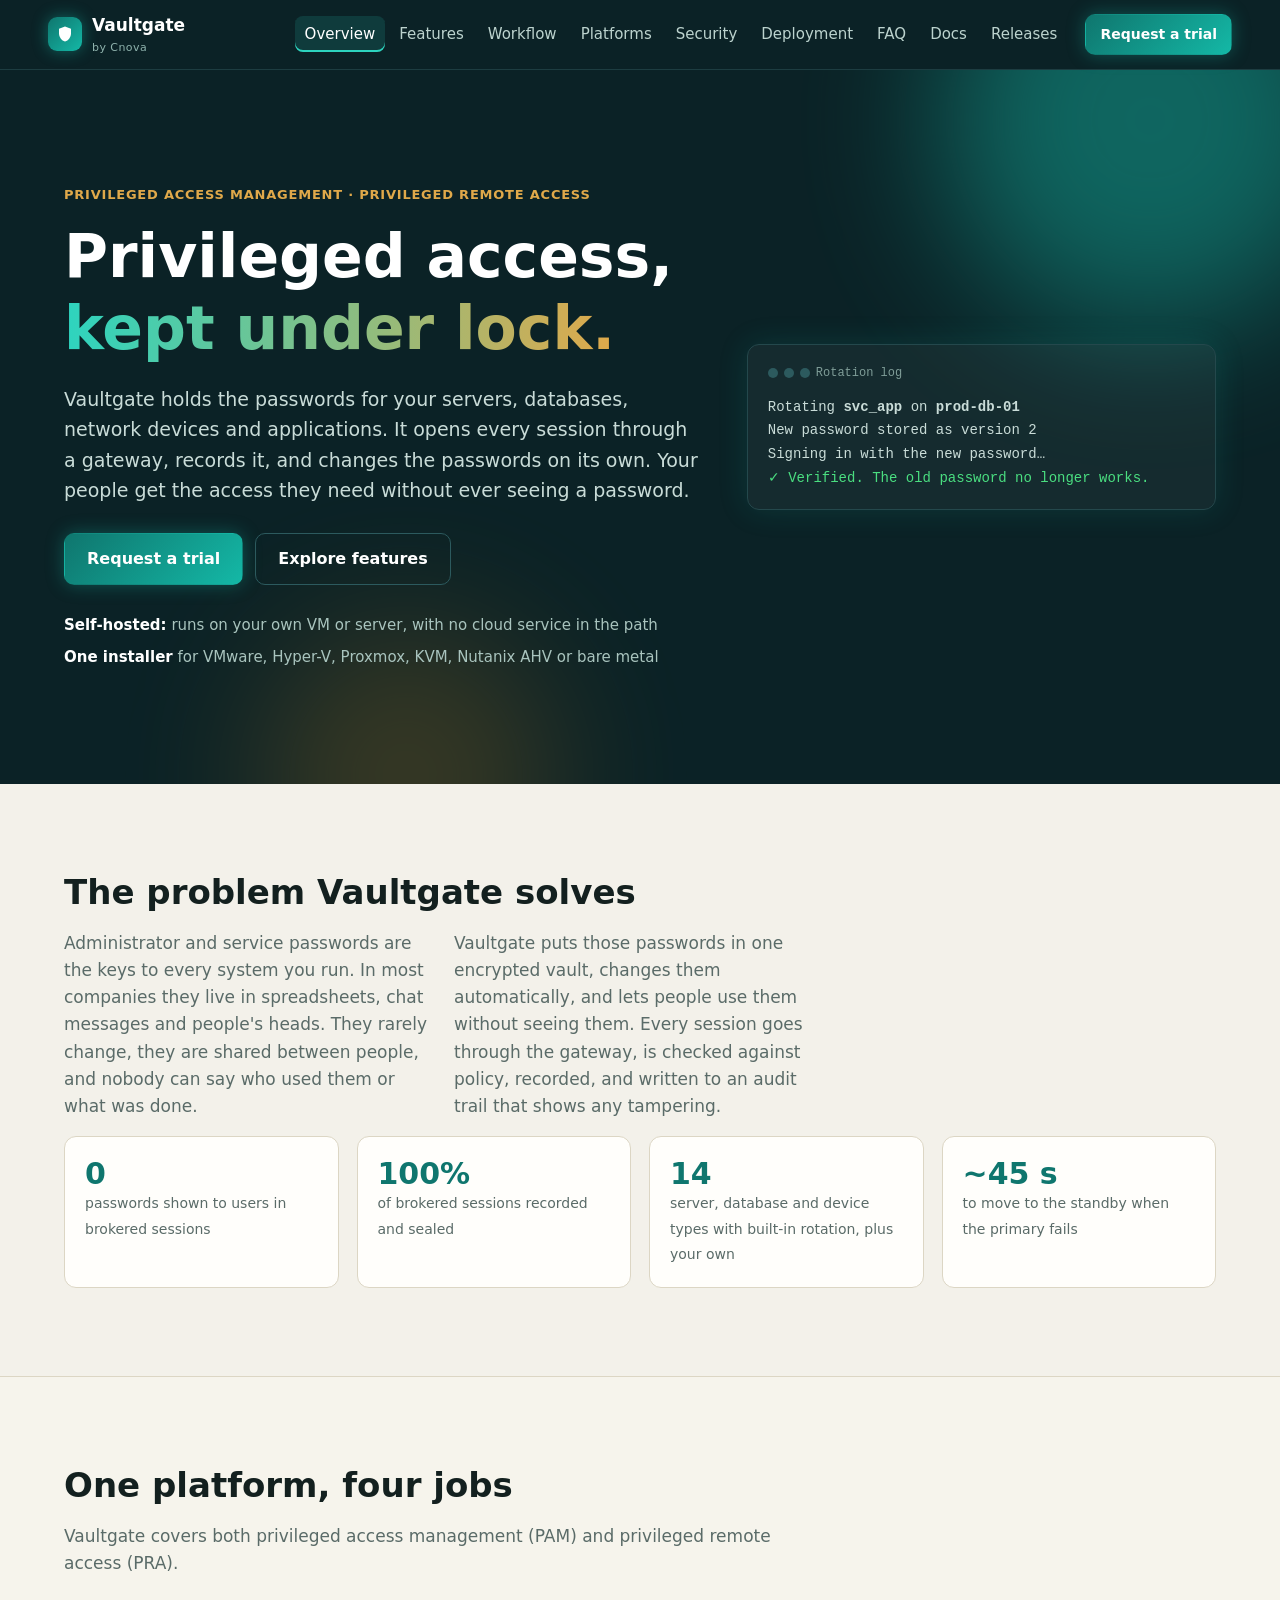
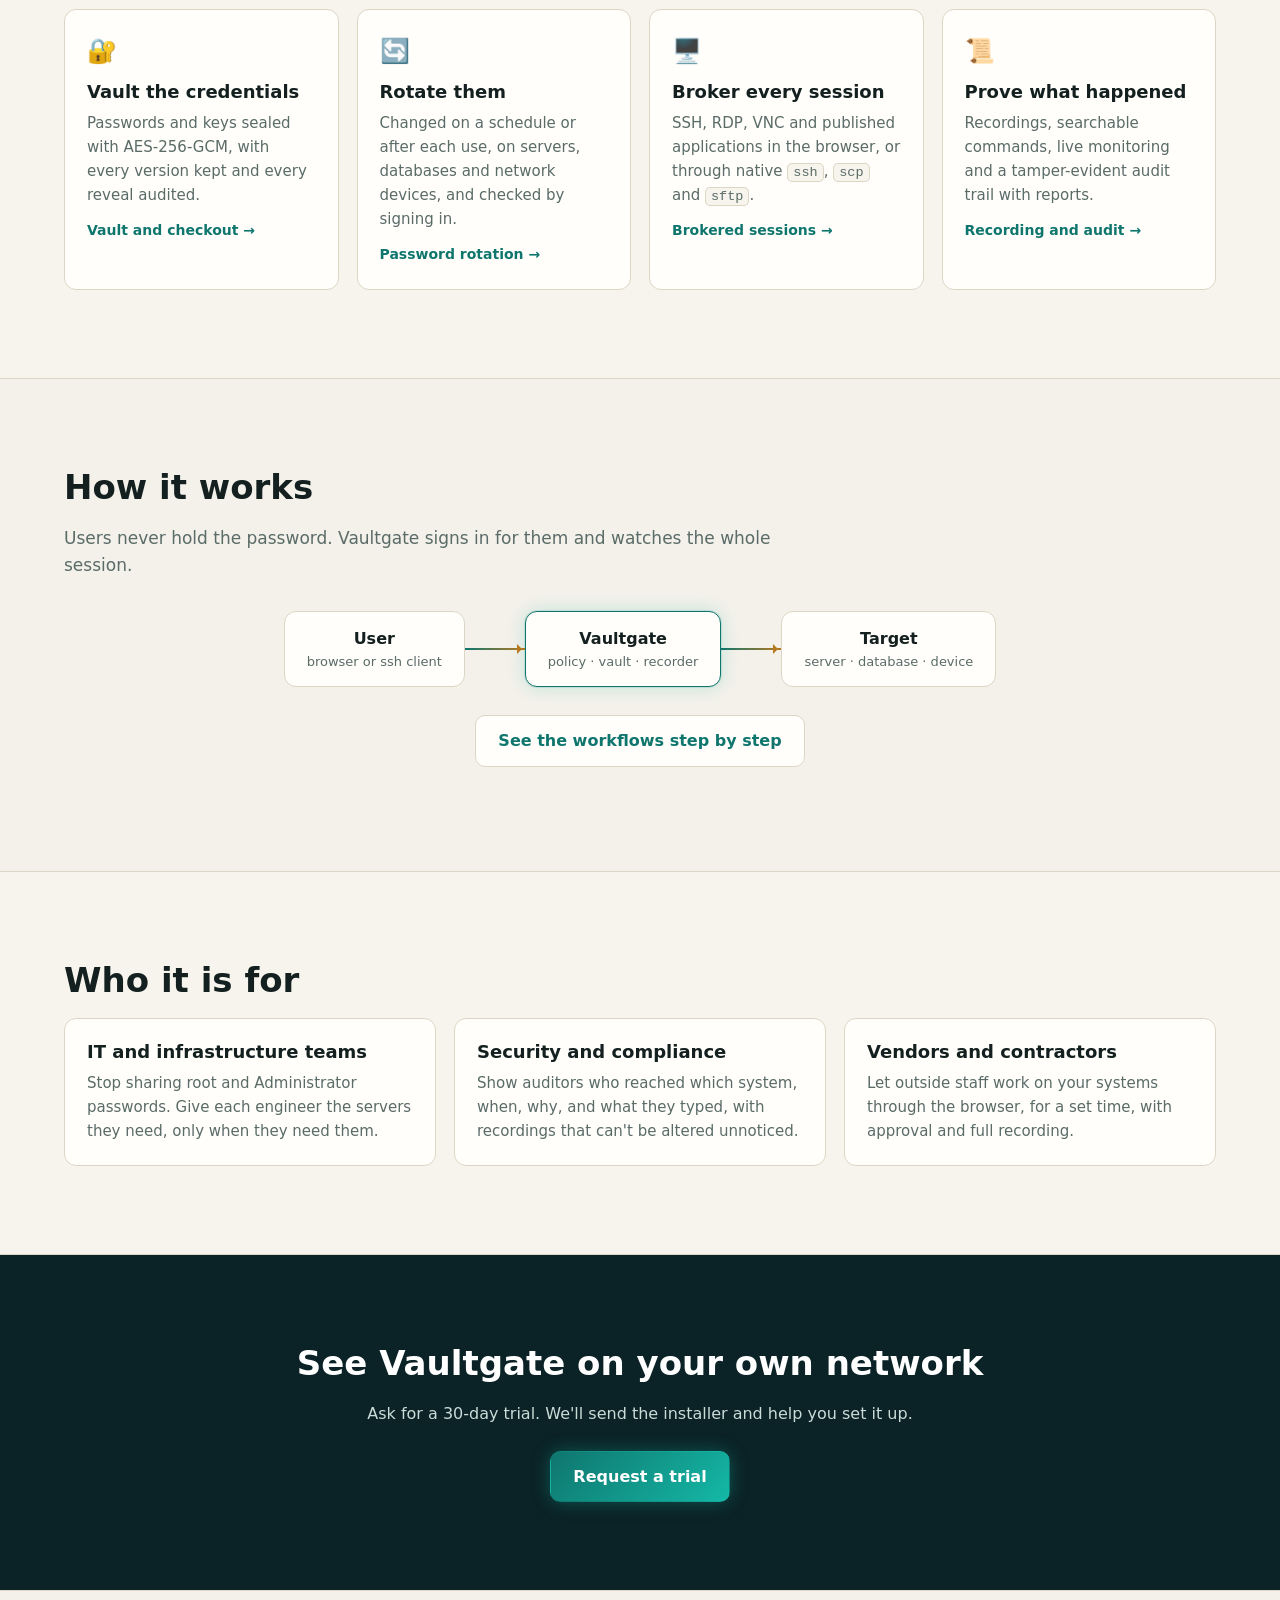
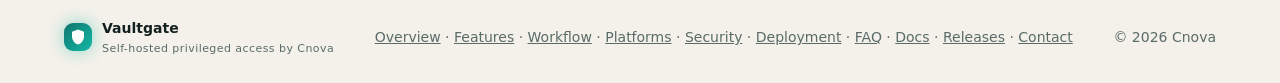
==== commit d301f983: "Knowledge Base and Releases pages" ====
--- a/index.html
+++ b/index.html
@@ -11,13 +11,13 @@
 <meta property="og:type" content="website">
 <link rel="canonical" href="https://cnova.in/">
 <link rel="icon" href="data:image/svg+xml,%3Csvg xmlns='http://www.w3.org/2000/svg' viewBox='0 0 32 32'%3E%3Crect width='32' height='32' rx='7' fill='%230f766e'/%3E%3Cpath d='M16 6l8 3v6c0 5-3.4 9.3-8 11-4.6-1.7-8-6-8-11V9z' fill='white'/%3E%3C/svg%3E">
-<link rel="stylesheet" href="style.css?v=10b3aca6d0">
+<link rel="stylesheet" href="style.css?v=17a1742491">
 </head>
 <body>
 <header class="top">
   <a class="brand" href="./" aria-label="Vaultgate home"><span class="logo"><svg width="18" height="18" viewBox="0 0 24 24" fill="#fff" aria-hidden="true"><path d="M12 2l8 3v6c0 5.2-3.4 9.9-8 11-4.6-1.1-8-5.8-8-11V5z"/></svg></span><span class="brand-text">Vaultgate<small>by Cnova</small></span></a>
   <button class="menu-btn" type="button" aria-label="Menu" aria-expanded="false" aria-controls="nav"><span></span><span></span><span></span></button>
-  <nav class="links" id="nav" aria-label="Pages"><a href="./" aria-current="page">Overview</a><a href="features.html">Features</a><a href="workflow.html">Workflow</a><a href="platforms.html">Platforms</a><a href="security.html">Security</a><a href="deployment.html">Deployment</a><a href="faq.html">FAQ</a><a class="nav-cta" href="contact.html">Request a trial</a></nav>
+  <nav class="links" id="nav" aria-label="Pages"><a href="./" aria-current="page">Overview</a><a href="features.html">Features</a><a href="workflow.html">Workflow</a><a href="platforms.html">Platforms</a><a href="security.html">Security</a><a href="deployment.html">Deployment</a><a href="faq.html">FAQ</a><a href="docs.html">Docs</a><a href="releases.html">Releases</a><a class="nav-cta" href="contact.html">Request a trial</a></nav>
   <a class="btn primary small cta-top" href="contact.html">Request a trial</a>
 </header>
 <main>
@@ -113,9 +113,9 @@
 </main>
 <footer class="foot">
   <div class="foot-brand"><span class="logo"><svg width="18" height="18" viewBox="0 0 24 24" fill="#fff" aria-hidden="true"><path d="M12 2l8 3v6c0 5.2-3.4 9.9-8 11-4.6-1.1-8-5.8-8-11V5z"/></svg></span><span>Vaultgate<small>Self-hosted privileged access by Cnova</small></span></div>
-  <nav aria-label="Footer"><a href="./">Overview</a> · <a href="features.html">Features</a> · <a href="workflow.html">Workflow</a> · <a href="platforms.html">Platforms</a> · <a href="security.html">Security</a> · <a href="deployment.html">Deployment</a> · <a href="faq.html">FAQ</a> · <a href="contact.html">Contact</a></nav>
+  <nav aria-label="Footer"><a href="./">Overview</a> · <a href="features.html">Features</a> · <a href="workflow.html">Workflow</a> · <a href="platforms.html">Platforms</a> · <a href="security.html">Security</a> · <a href="deployment.html">Deployment</a> · <a href="faq.html">FAQ</a> · <a href="docs.html">Docs</a> · <a href="releases.html">Releases</a> · <a href="contact.html">Contact</a></nav>
   <span class="copy">© 2026 Cnova</span>
 </footer>
-<script src="site.js?v=e69eeee86c" defer></script>
+<script src="site.js?v=9830f1c2a0" defer></script>
 </body>
 </html>
--- a/style.css
+++ b/style.css
@@ -156,6 +156,48 @@
 .form input:focus, .form select:focus, .form textarea:focus { outline: 2px solid var(--accent); outline-offset: 1px; }
 .form .hint { color: var(--muted); font-size: 13px; font-weight: 400; }
 
+/* knowledge base */
+.kb-search { margin-top: 24px; max-width: 640px; }
+.kb-search input { width: 100%; font: inherit; font-size: 17px; color: var(--text); background: var(--panel); border: 1px solid #2c5a5e; border-radius: 10px; padding: 12px 16px; }
+.kb-search input:focus { outline: 2px solid #2dd4bf; outline-offset: 1px; }
+.kb { display: grid; grid-template-columns: 240px minmax(0, 1fr); gap: 40px; align-items: start; }
+.kb-nav { position: sticky; top: 84px; max-height: calc(100vh - 100px); overflow-y: auto; display: grid; gap: 2px; font-size: 14px; padding-right: 8px; }
+.kb-nav b { margin: 14px 0 4px; font-size: 12px; letter-spacing: .06em; text-transform: uppercase; color: var(--brass); }
+.kb-nav b:first-child { margin-top: 0; }
+.kb-nav a { color: var(--muted); text-decoration: none; padding: 3px 8px; border-radius: 6px; border-left: 2px solid transparent; }
+.kb-nav a:hover { color: var(--text); background: var(--panel-2); }
+.kb-nav a.on { color: var(--accent); border-left-color: var(--accent); background: var(--panel-2); }
+.kb-cat { font-size: 26px; margin: 40px 0 16px; padding-bottom: 8px; border-bottom: 2px solid var(--border); }
+.kb-cat:first-of-type { margin-top: 0; }
+.kb-body article { background: var(--panel); border: 1px solid var(--border); border-radius: var(--radius); padding: 22px 24px; margin-bottom: 16px; }
+.kb-body article h3 { font-size: 20px; }
+.kb-body article p, .kb-body article li { color: var(--muted); font-size: 15.5px; }
+.kb-body article b { color: var(--text); }
+.kb-body ul, .kb-body ol { padding-left: 22px; margin: 0 0 1em; display: grid; gap: 6px; }
+.kb-body pre { background: var(--dark); color: #d6ebe6; border-radius: 10px; padding: 14px 16px; overflow-x: auto; margin: 0 0 1em; }
+.kb-body pre code { background: none; border: 0; padding: 0; color: inherit; font-size: 13.5px; }
+.kb-body p code, .kb-body li code { overflow-wrap: anywhere; }
+.kb-tip { border-left: 3px solid var(--brass); padding: 8px 12px; background: var(--panel-2); border-radius: 0 8px 8px 0; }
+.kb-none { font-size: 17px; }
+
+/* releases */
+.rel-current { display: grid; grid-template-columns: minmax(0, 1fr) minmax(0, 1.1fr); gap: 32px; align-items: center; background: var(--panel); border: 1px solid var(--border); border-top: 3px solid var(--accent); border-radius: var(--radius); padding: 28px; box-shadow: var(--glow); }
+.rel-current .sub { margin: 0; }
+.rel-tag { color: var(--brass); font-weight: 600; letter-spacing: .06em; text-transform: uppercase; font-size: 13px; margin: 0 0 6px; }
+.rel-files { display: grid; grid-template-columns: auto minmax(0, 1fr); gap: 8px 14px; margin: 0; font-size: 14px; }
+.rel-files dt { color: var(--muted); }
+.rel-files dd { margin: 0; min-width: 0; }
+.hash { display: block; overflow-wrap: anywhere; font-size: 12px; }
+.rel-list { display: grid; gap: 0; border-left: 2px solid var(--border); margin-left: 8px; }
+.rel { position: relative; padding: 0 0 28px 28px; }
+.rel::before { content: ""; position: absolute; left: -8px; top: 6px; width: 14px; height: 14px; border-radius: 50%; background: var(--panel); border: 3px solid var(--accent); }
+.rel header { display: flex; align-items: baseline; flex-wrap: wrap; gap: 6px 14px; margin-bottom: 8px; }
+.rel h3 { margin: 0; font-size: 20px; }
+.rel time { color: var(--muted); font-size: 14px; }
+.rel ul { margin: 0; padding-left: 20px; display: grid; gap: 6px; color: var(--muted); }
+.rel b { color: var(--text); }
+.pill:not(.ok):not(.plan) { color: var(--muted); background: var(--panel-2); border: 1px solid var(--border); }
+
 .closing { text-align: center; background: var(--dark); color: #fff; padding: clamp(52px, 7vw, 88px) 16px; }
 .closing p { color: var(--on-dark); margin: 0 auto 24px; max-width: 560px; }
 
@@ -171,7 +213,7 @@
   .line { opacity: 1; transform: none; }
 }
 
-@media (max-width: 960px) {
+@media (max-width: 1180px) {
   .menu-btn { display: block; }
   .cta-top { display: none; }
   .links { display: none; position: absolute; top: 100%; left: 0; right: 0; flex-direction: column; gap: 0; background: var(--dark); border-bottom: 1px solid var(--dark-line); padding: 8px 16px 16px; }
@@ -182,6 +224,9 @@
   .top.open .menu-btn span:nth-child(2) { opacity: 0; }
   .top.open .menu-btn span:nth-child(3) { transform: translateY(-6px) rotate(-45deg); }
   .hero, .split, .contact { grid-template-columns: 1fr; }
+  .kb, .rel-current { grid-template-columns: minmax(0, 1fr); }
+  .kb-nav { position: static; max-height: none; grid-template-columns: repeat(auto-fill, minmax(180px, 1fr)); border-bottom: 1px solid var(--border); padding-bottom: 16px; }
+  .kb-nav b { grid-column: 1 / -1; }
   .feature { grid-template-columns: 1fr; gap: 12px; }
   .foot { grid-template-columns: 1fr; text-align: left; }
   .foot nav { text-align: left; }
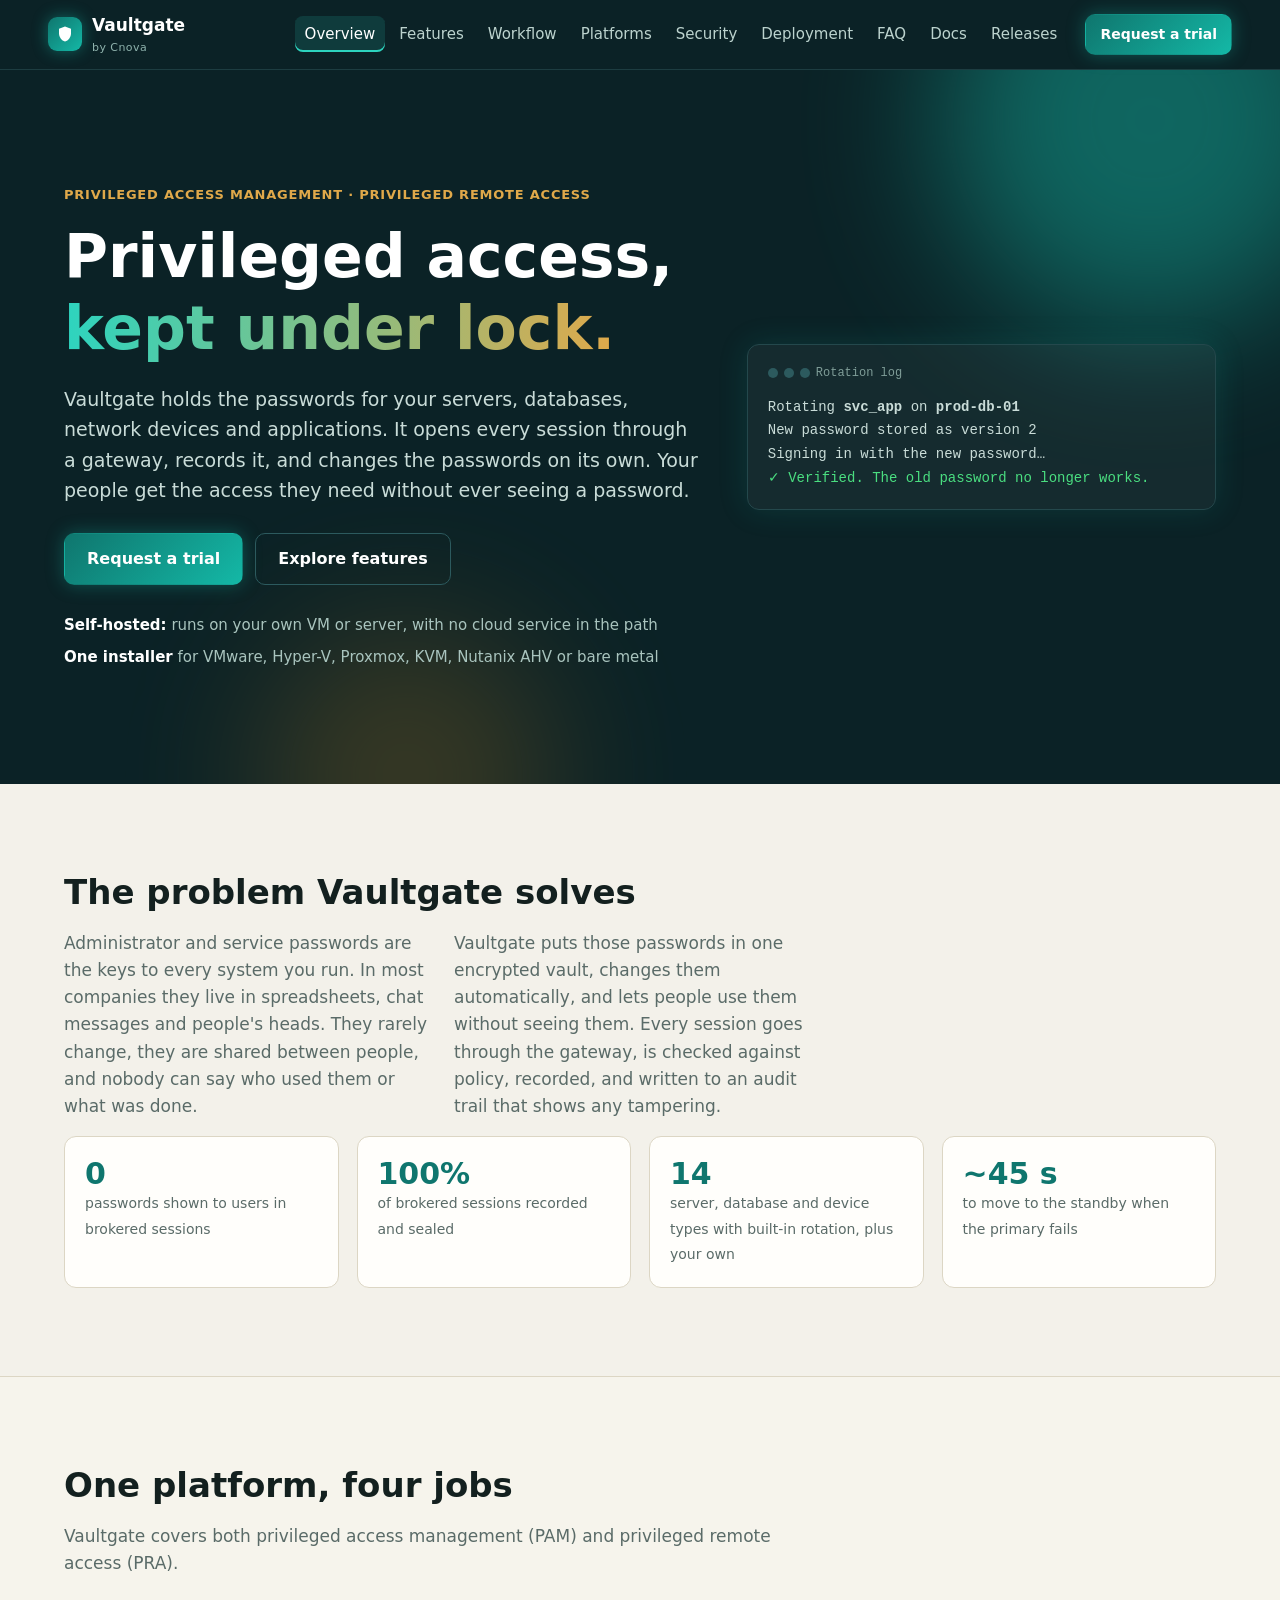
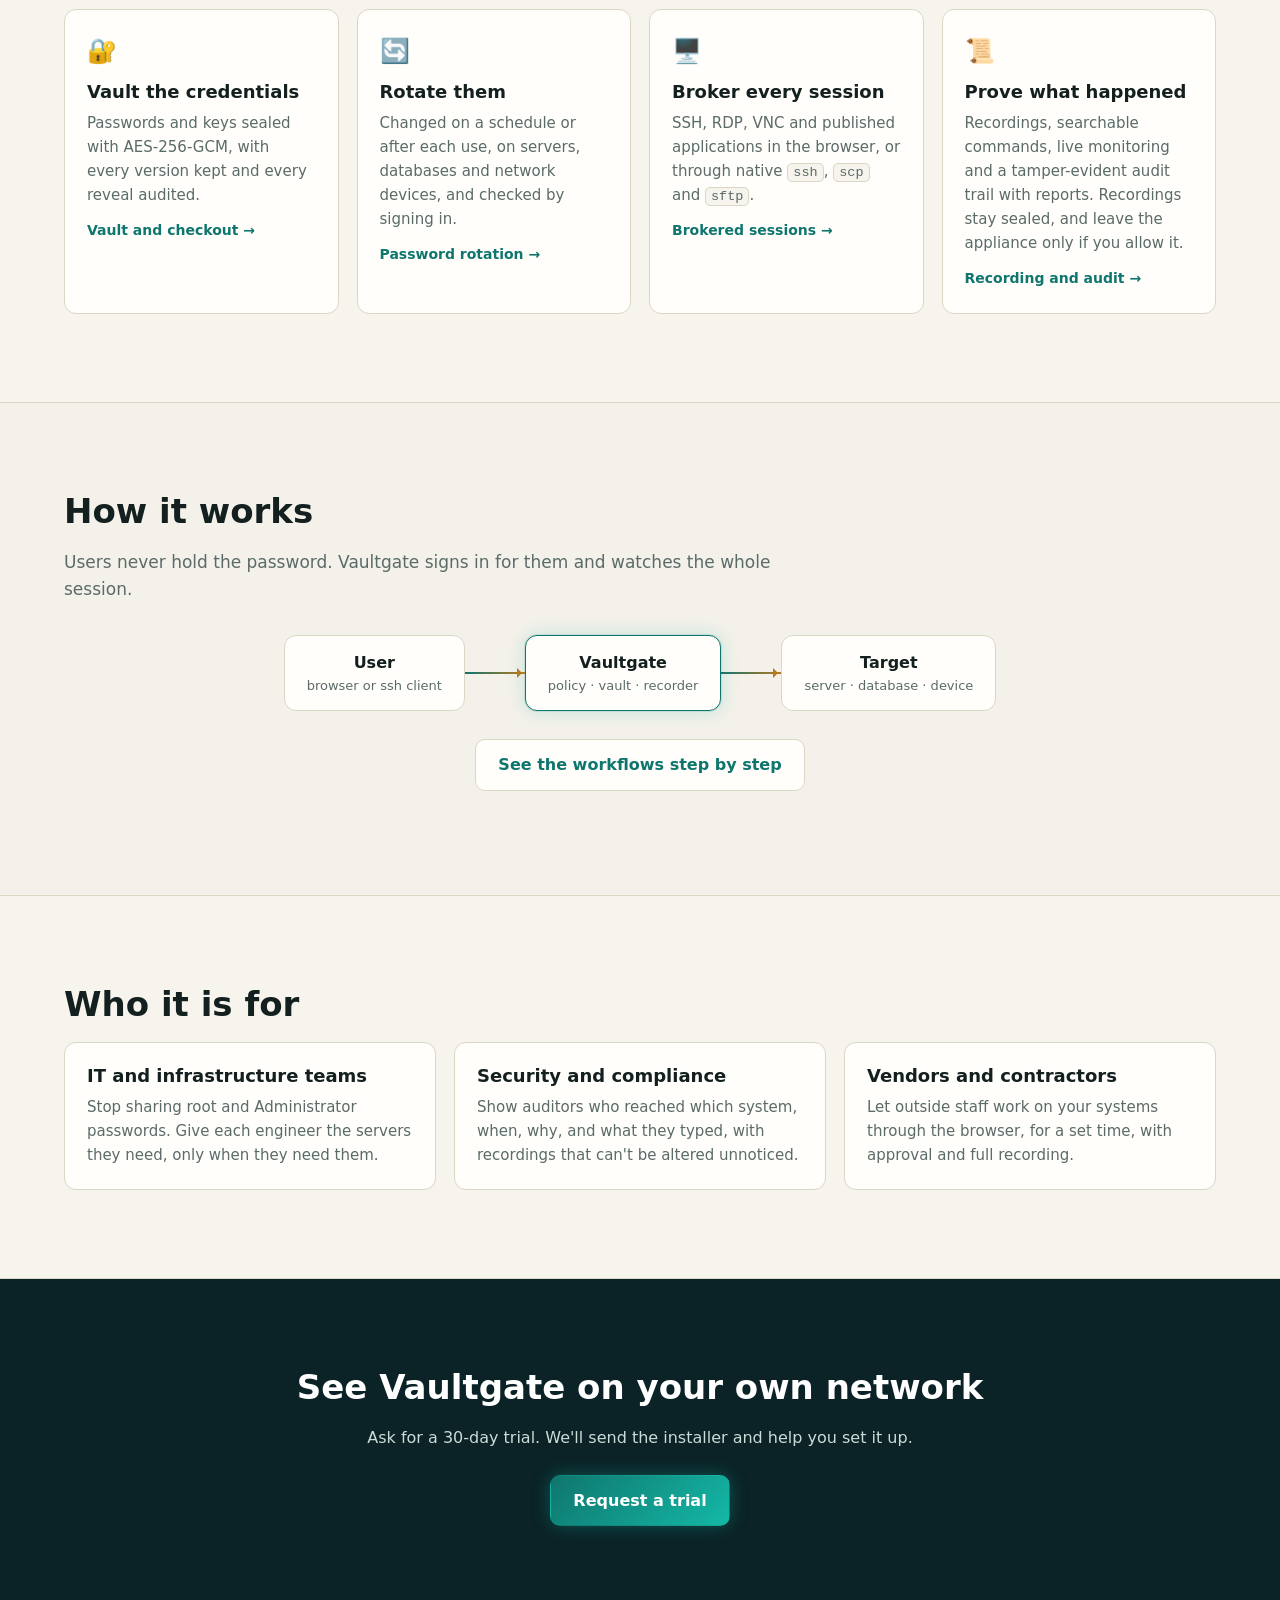
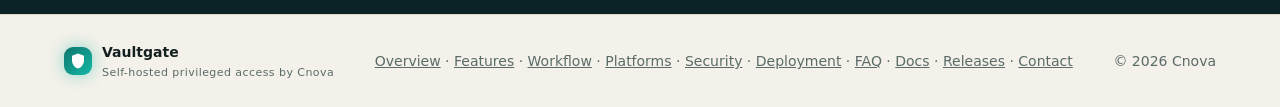
==== commit d50e89fd: "Features: how recordings are handled" ====
--- a/index.html
+++ b/index.html
@@ -11,7 +11,7 @@
 <meta property="og:type" content="website">
 <link rel="canonical" href="https://cnova.in/">
 <link rel="icon" href="data:image/svg+xml,%3Csvg xmlns='http://www.w3.org/2000/svg' viewBox='0 0 32 32'%3E%3Crect width='32' height='32' rx='7' fill='%230f766e'/%3E%3Cpath d='M16 6l8 3v6c0 5-3.4 9.3-8 11-4.6-1.7-8-6-8-11V9z' fill='white'/%3E%3C/svg%3E">
-<link rel="stylesheet" href="style.css?v=17a1742491">
+<link rel="stylesheet" href="style.css?v=9c5533f5d0">
 </head>
 <body>
 <header class="top">
@@ -74,7 +74,7 @@
       <a class="card" href="features.html#vault"><div class="ico">🔐</div><h3>Vault the credentials</h3><p>Passwords and keys sealed with AES-256-GCM, with every version kept and every reveal audited.</p><span class="more">Vault and checkout →</span></a>
       <a class="card" href="features.html#rotation"><div class="ico">🔄</div><h3>Rotate them</h3><p>Changed on a schedule or after each use, on servers, databases and network devices, and checked by signing in.</p><span class="more">Password rotation →</span></a>
       <a class="card" href="features.html#sessions"><div class="ico">🖥️</div><h3>Broker every session</h3><p>SSH, RDP, VNC and published applications in the browser, or through native <code>ssh</code>, <code>scp</code> and <code>sftp</code>.</p><span class="more">Brokered sessions →</span></a>
-      <a class="card" href="features.html#audit"><div class="ico">📜</div><h3>Prove what happened</h3><p>Recordings, searchable commands, live monitoring and a tamper-evident audit trail with reports.</p><span class="more">Recording and audit →</span></a>
+      <a class="card" href="features.html#audit"><div class="ico">📜</div><h3>Prove what happened</h3><p>Recordings, searchable commands, live monitoring and a tamper-evident audit trail with reports. Recordings stay sealed, and leave the appliance only if you allow it.</p><span class="more">Recording and audit →</span></a>
     </div>
   </div>
 </section>
--- a/style.css
+++ b/style.css
@@ -89,7 +89,7 @@
 .feature { display: grid; grid-template-columns: 260px minmax(0, 1fr); gap: 32px; padding: 32px 0; border-top: 1px solid var(--border); }
 .feature:first-of-type { border-top: 0; padding-top: 0; }
 .feature h2 { font-size: 24px; }
-.feature .tag { display: inline-block; font-size: 12px; font-weight: 600; letter-spacing: .04em; text-transform: uppercase; color: var(--brass); margin-bottom: 8px; }
+.feature .tag, .band > .wrap > .tag { display: inline-block; font-size: 12px; font-weight: 600; letter-spacing: .04em; text-transform: uppercase; color: var(--brass); margin-bottom: 8px; }
 .feature p.intro { color: var(--muted); font-size: 15px; }
 .ticks { list-style: none; padding: 0; margin: 0; display: grid; grid-template-columns: repeat(auto-fill, minmax(min(100%, 300px), 1fr)); gap: 10px 24px; }
 .ticks li { position: relative; padding-left: 26px; font-size: 15px; }
@@ -115,6 +115,8 @@
 .wf > p { color: var(--muted); }
 .steps { list-style: none; padding: 0; margin: 20px 0 0; display: grid; grid-template-columns: repeat(auto-fit, minmax(190px, 1fr)); gap: 14px; counter-reset: s; }
 .steps li { position: relative; background: var(--panel-2); border: 1px solid var(--border); border-radius: 10px; padding: 16px 16px 16px 16px; font-size: 15px; counter-increment: s; }
+.band.alt .steps li { background: var(--panel); }
+.steps.three { grid-template-columns: repeat(auto-fit, minmax(min(100%, 300px), 1fr)); }
 .steps li::before { content: counter(s); display: inline-grid; place-items: center; width: 28px; height: 28px; border-radius: 50%; background: var(--accent); color: #fff; font-weight: 700; font-size: 14px; margin-bottom: 8px; }
 .steps li b { display: block; margin-bottom: 4px; }
 .steps li span { color: var(--muted); }
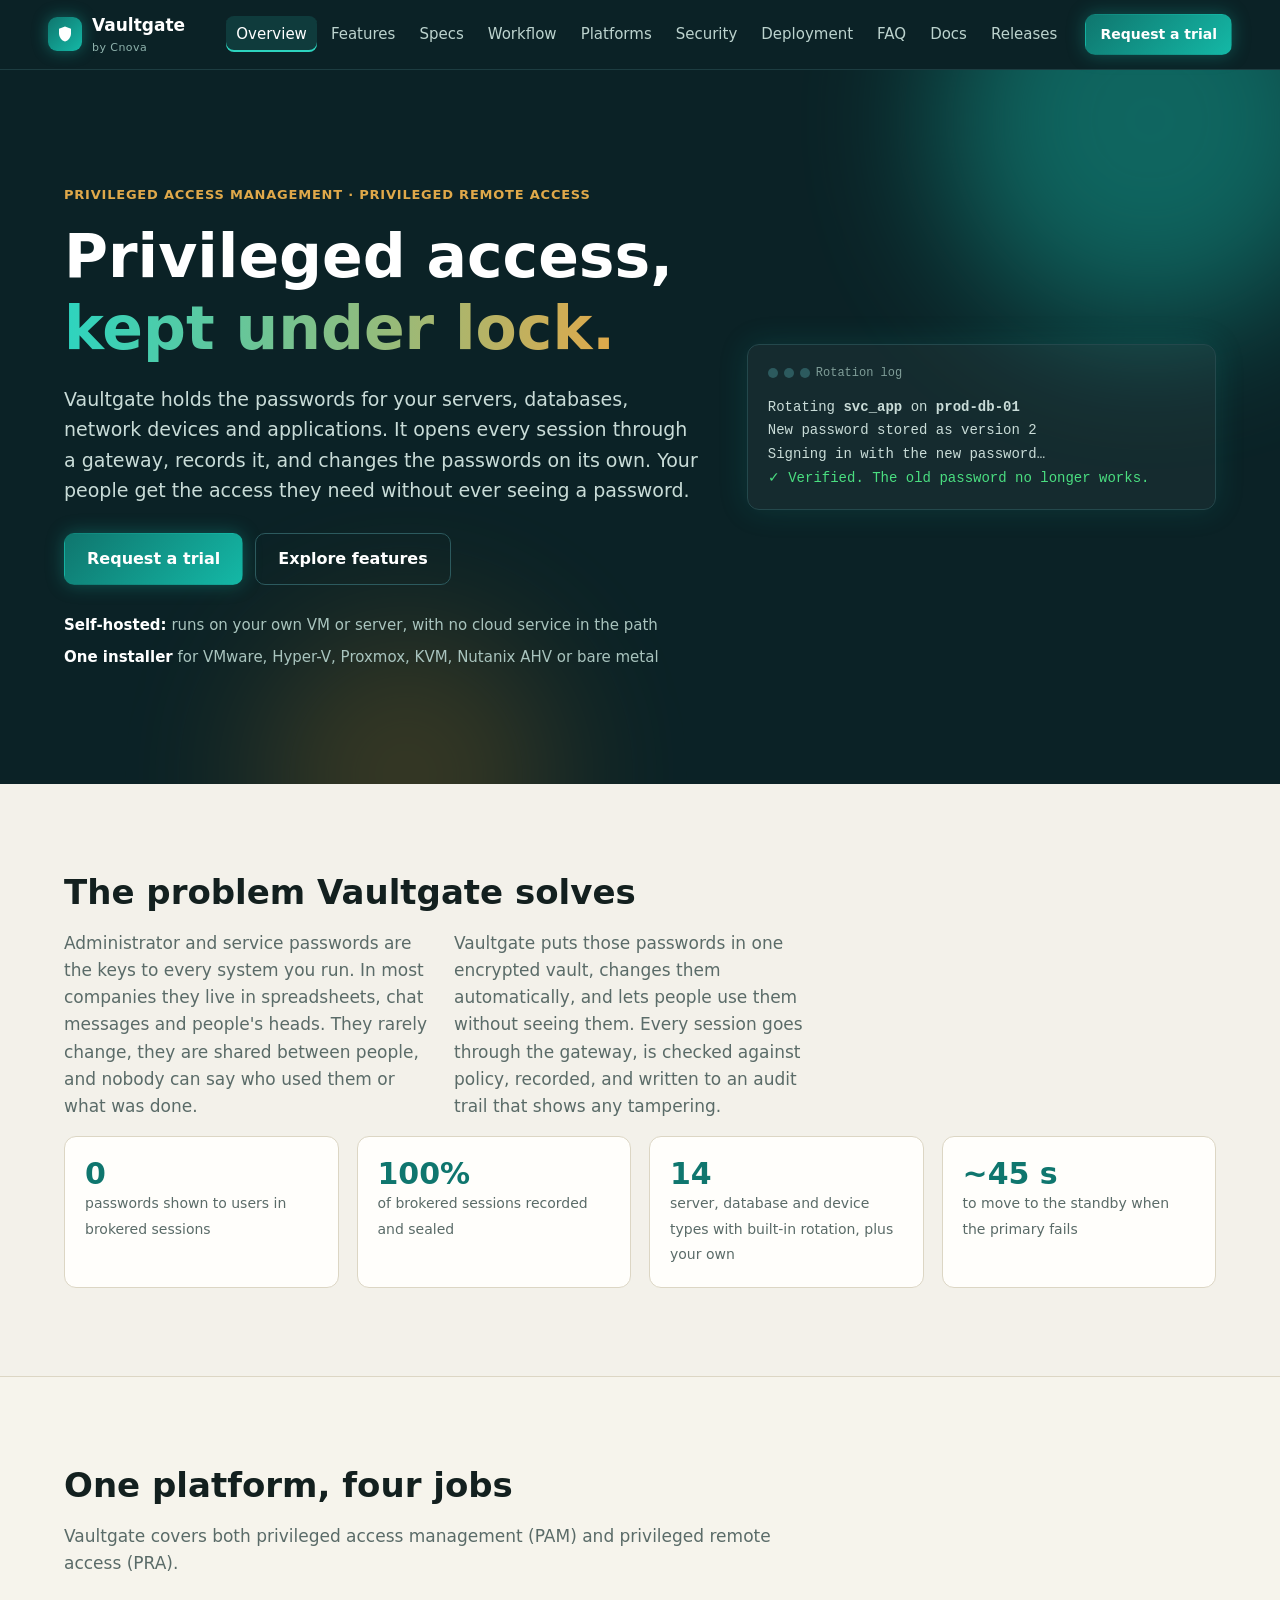
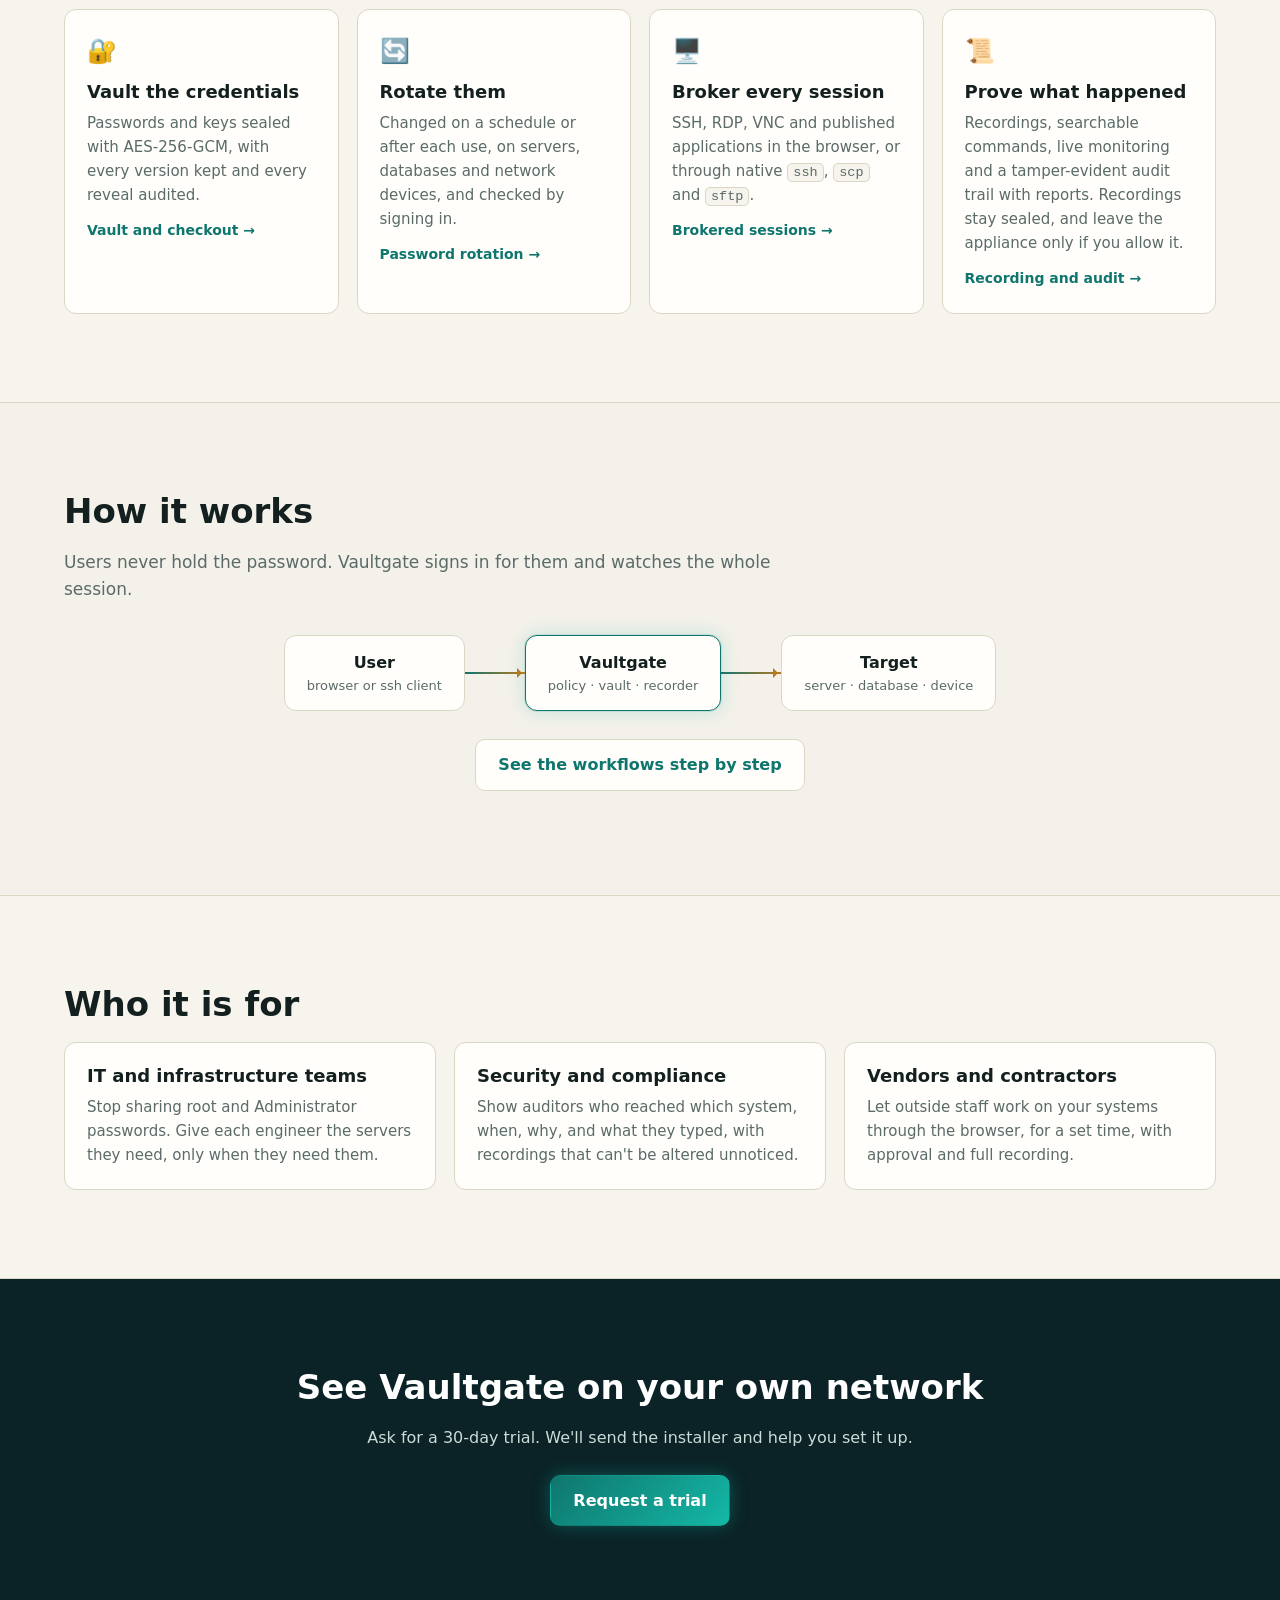
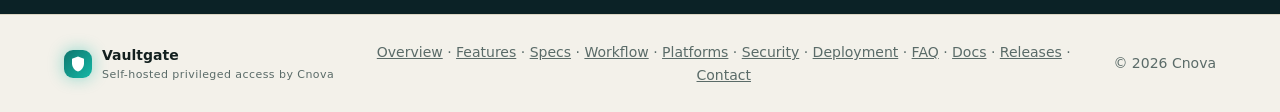
==== commit 5eefc690: "Specifications page, How it works detail on Features, PDF datasheet" ====
--- a/index.html
+++ b/index.html
@@ -11,13 +11,13 @@
 <meta property="og:type" content="website">
 <link rel="canonical" href="https://cnova.in/">
 <link rel="icon" href="data:image/svg+xml,%3Csvg xmlns='http://www.w3.org/2000/svg' viewBox='0 0 32 32'%3E%3Crect width='32' height='32' rx='7' fill='%230f766e'/%3E%3Cpath d='M16 6l8 3v6c0 5-3.4 9.3-8 11-4.6-1.7-8-6-8-11V9z' fill='white'/%3E%3C/svg%3E">
-<link rel="stylesheet" href="style.css?v=9c5533f5d0">
+<link rel="stylesheet" href="style.css?v=623082c267">
 </head>
 <body>
 <header class="top">
   <a class="brand" href="./" aria-label="Vaultgate home"><span class="logo"><svg width="18" height="18" viewBox="0 0 24 24" fill="#fff" aria-hidden="true"><path d="M12 2l8 3v6c0 5.2-3.4 9.9-8 11-4.6-1.1-8-5.8-8-11V5z"/></svg></span><span class="brand-text">Vaultgate<small>by Cnova</small></span></a>
   <button class="menu-btn" type="button" aria-label="Menu" aria-expanded="false" aria-controls="nav"><span></span><span></span><span></span></button>
-  <nav class="links" id="nav" aria-label="Pages"><a href="./" aria-current="page">Overview</a><a href="features.html">Features</a><a href="workflow.html">Workflow</a><a href="platforms.html">Platforms</a><a href="security.html">Security</a><a href="deployment.html">Deployment</a><a href="faq.html">FAQ</a><a href="docs.html">Docs</a><a href="releases.html">Releases</a><a class="nav-cta" href="contact.html">Request a trial</a></nav>
+  <nav class="links" id="nav" aria-label="Pages"><a href="./" aria-current="page">Overview</a><a href="features.html">Features</a><a href="specs.html">Specs</a><a href="workflow.html">Workflow</a><a href="platforms.html">Platforms</a><a href="security.html">Security</a><a href="deployment.html">Deployment</a><a href="faq.html">FAQ</a><a href="docs.html">Docs</a><a href="releases.html">Releases</a><a class="nav-cta" href="contact.html">Request a trial</a></nav>
   <a class="btn primary small cta-top" href="contact.html">Request a trial</a>
 </header>
 <main>
@@ -113,7 +113,7 @@
 </main>
 <footer class="foot">
   <div class="foot-brand"><span class="logo"><svg width="18" height="18" viewBox="0 0 24 24" fill="#fff" aria-hidden="true"><path d="M12 2l8 3v6c0 5.2-3.4 9.9-8 11-4.6-1.1-8-5.8-8-11V5z"/></svg></span><span>Vaultgate<small>Self-hosted privileged access by Cnova</small></span></div>
-  <nav aria-label="Footer"><a href="./">Overview</a> · <a href="features.html">Features</a> · <a href="workflow.html">Workflow</a> · <a href="platforms.html">Platforms</a> · <a href="security.html">Security</a> · <a href="deployment.html">Deployment</a> · <a href="faq.html">FAQ</a> · <a href="docs.html">Docs</a> · <a href="releases.html">Releases</a> · <a href="contact.html">Contact</a></nav>
+  <nav aria-label="Footer"><a href="./">Overview</a> · <a href="features.html">Features</a> · <a href="specs.html">Specs</a> · <a href="workflow.html">Workflow</a> · <a href="platforms.html">Platforms</a> · <a href="security.html">Security</a> · <a href="deployment.html">Deployment</a> · <a href="faq.html">FAQ</a> · <a href="docs.html">Docs</a> · <a href="releases.html">Releases</a> · <a href="contact.html">Contact</a></nav>
   <span class="copy">© 2026 Cnova</span>
 </footer>
 <script src="site.js?v=9830f1c2a0" defer></script>
--- a/style.css
+++ b/style.css
@@ -215,6 +215,38 @@
   .line { opacity: 1; transform: none; }
 }
 
+/* features: the detail under each summary */
+.feature-body { min-width: 0; }
+.how { margin-top: 18px; border: 1px solid var(--border); border-radius: 10px; background: var(--panel); }
+.band.alt .how { background: var(--panel-2); }
+.how summary { cursor: pointer; list-style: none; padding: 10px 16px; font-weight: 600; color: var(--accent); position: relative; padding-left: 38px; }
+.how summary::-webkit-details-marker { display: none; }
+.how summary::before { content: "+"; position: absolute; left: 16px; top: 7px; font-size: 20px; transition: transform .2s; }
+.how[open] summary::before { transform: rotate(45deg); }
+.how[open] summary { border-bottom: 1px solid var(--border); }
+.how > :not(summary) { margin-inline: 18px; }
+.how > p:first-of-type, .how > ol:first-of-type, .how > ul:first-of-type { margin-top: 14px; }
+.how > :last-child { margin-bottom: 16px; }
+.how p, .how li { font-size: 15px; color: var(--muted); }
+.how b { color: var(--text); }
+.how ol, .how ul { padding-left: 22px; display: grid; gap: 8px; margin-bottom: 1em; }
+.how code { overflow-wrap: anywhere; }
+
+/* specifications */
+.spec-actions { margin-top: 18px; }
+.spec-block { padding: 28px 0; border-top: 1px solid var(--border); scroll-margin-top: 80px; }
+.spec-block:first-child { border-top: 0; padding-top: 0; }
+.spec-block h2 { font-size: 24px; }
+.spec-block tbody th { width: 28%; min-width: 150px; text-transform: none; letter-spacing: 0; font-size: 14.5px; color: var(--text); font-weight: 600; }
+.spec-block td code { overflow-wrap: anywhere; }
+@media (max-width: 640px) {
+  .spec-block tbody tr { display: grid; }
+  .spec-block tbody th { width: auto; border-bottom: 0; padding-bottom: 2px; }
+  .spec-block tbody td { padding-top: 2px; }
+  .spec-block thead { display: none; }
+  .spec-block tbody td.mono { padding-top: 12px; white-space: normal; background: var(--panel-2); font-weight: 600; }
+}
+
 @media (max-width: 1180px) {
   .menu-btn { display: block; }
   .cta-top { display: none; }
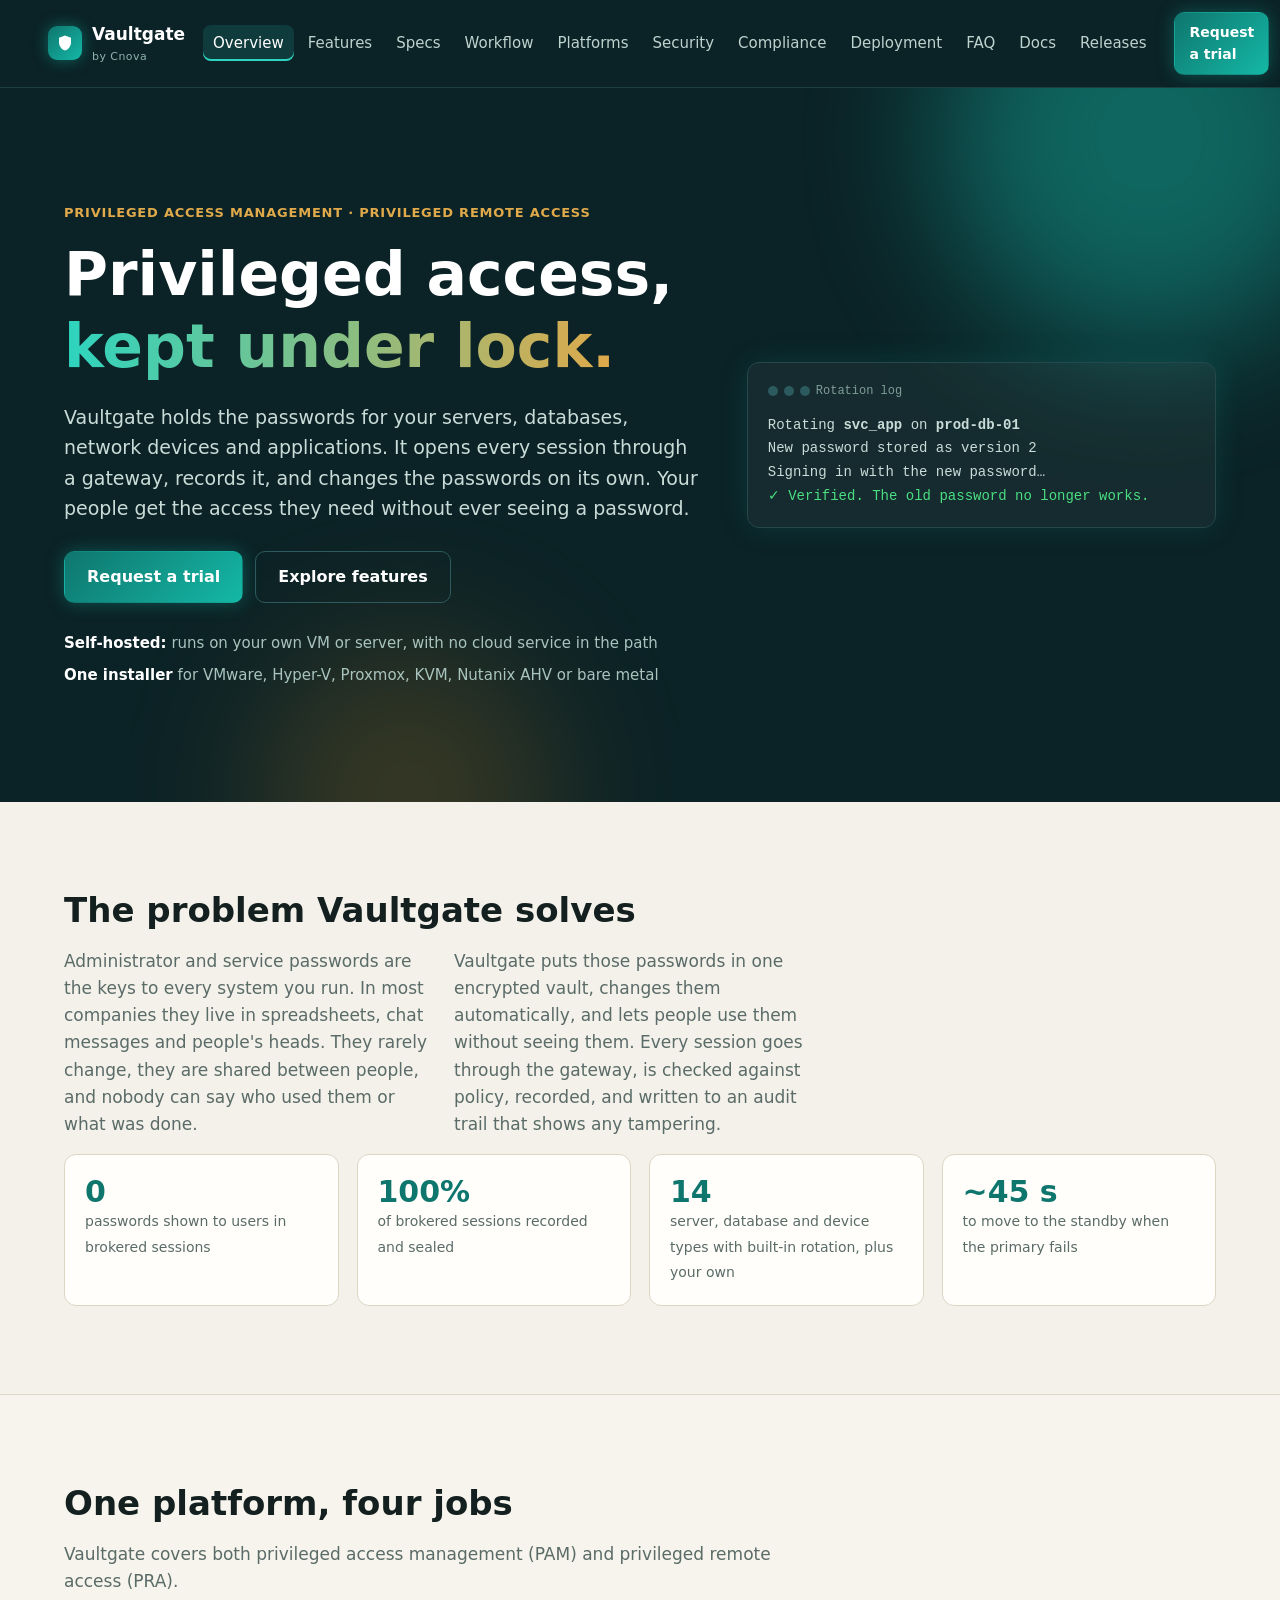
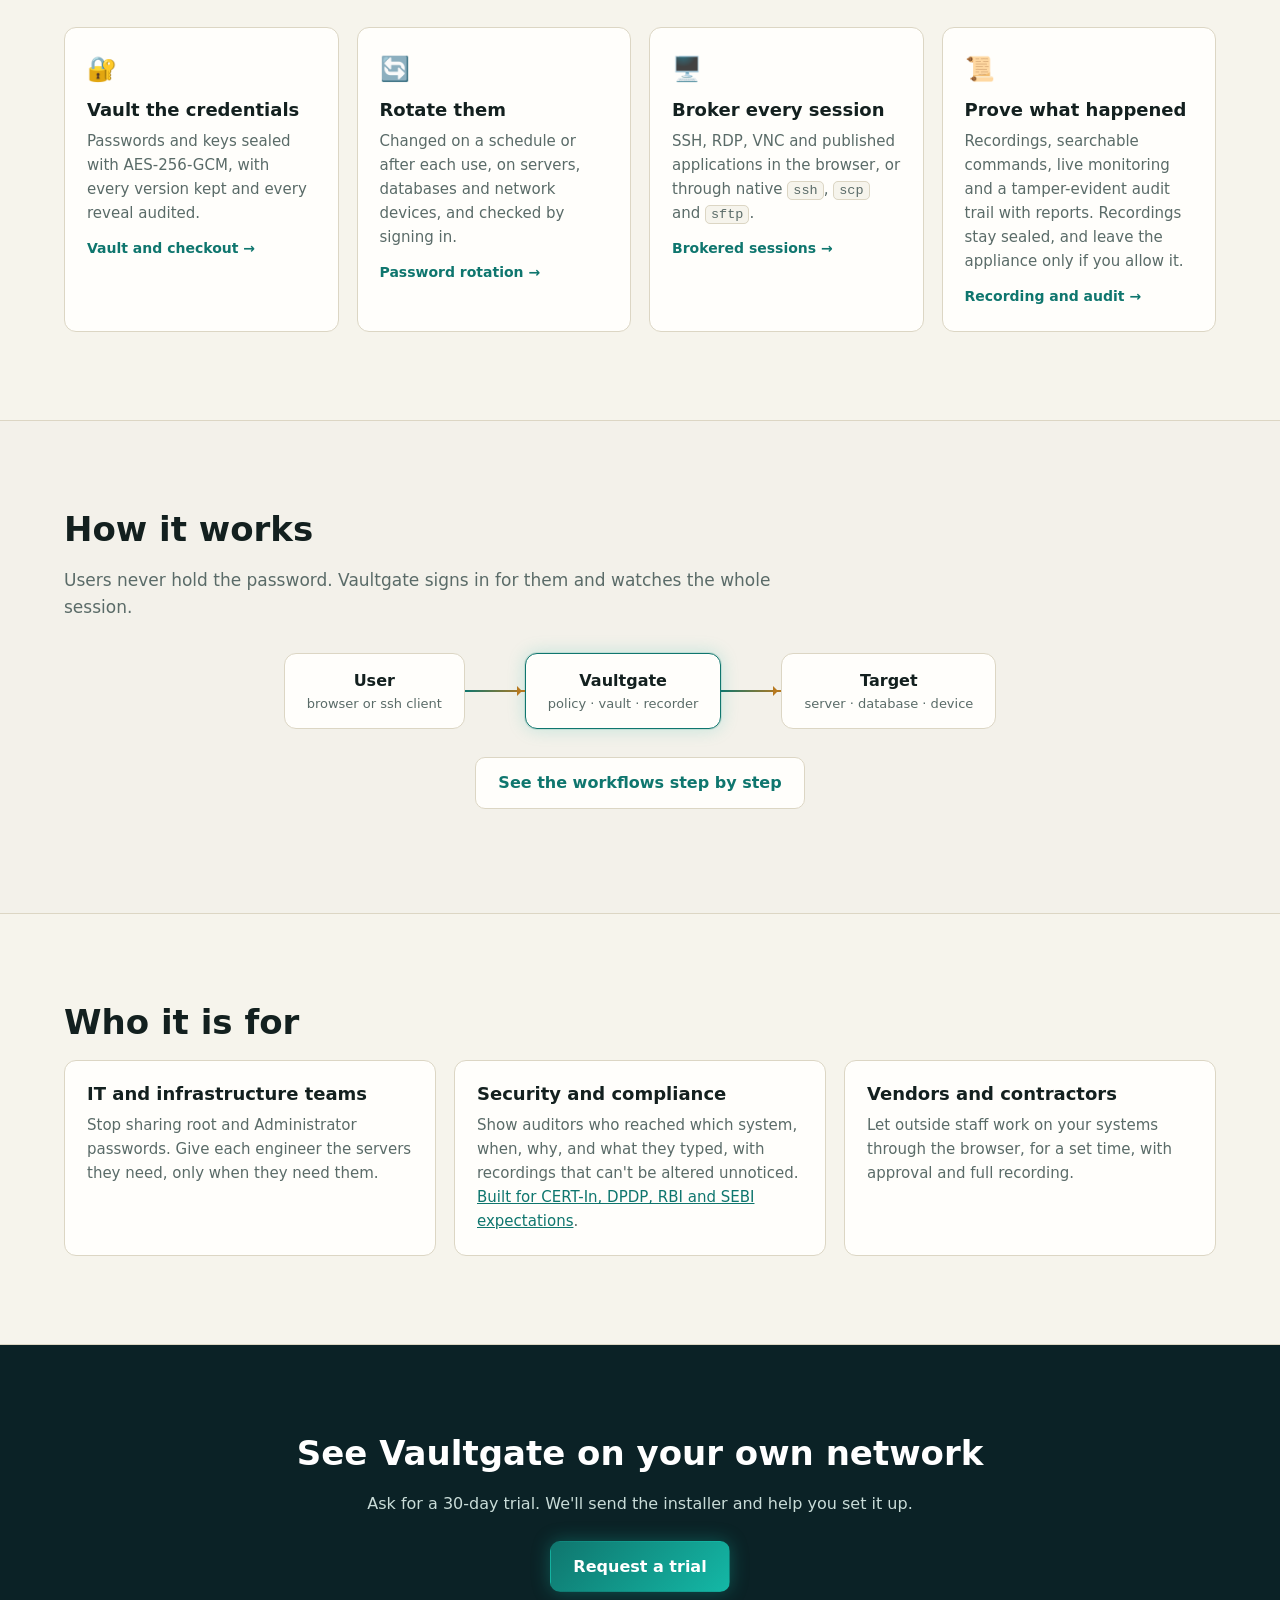
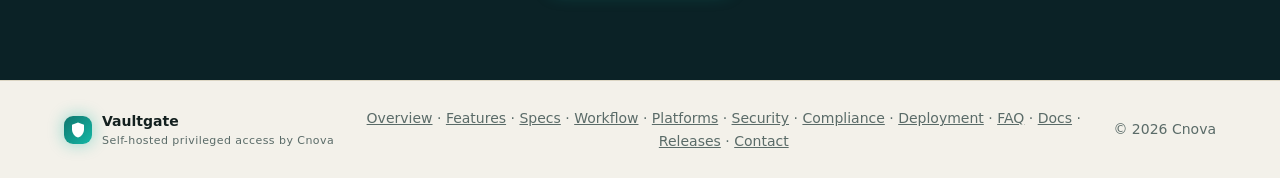
==== commit 96ed7cf2: "Release 0.1.0-48: Compliance page for Indian regulations; SIEM forwarding and NTP on Specs, Features" ====
--- a/index.html
+++ b/index.html
@@ -17,7 +17,7 @@
 <header class="top">
   <a class="brand" href="./" aria-label="Vaultgate home"><span class="logo"><svg width="18" height="18" viewBox="0 0 24 24" fill="#fff" aria-hidden="true"><path d="M12 2l8 3v6c0 5.2-3.4 9.9-8 11-4.6-1.1-8-5.8-8-11V5z"/></svg></span><span class="brand-text">Vaultgate<small>by Cnova</small></span></a>
   <button class="menu-btn" type="button" aria-label="Menu" aria-expanded="false" aria-controls="nav"><span></span><span></span><span></span></button>
-  <nav class="links" id="nav" aria-label="Pages"><a href="./" aria-current="page">Overview</a><a href="features.html">Features</a><a href="specs.html">Specs</a><a href="workflow.html">Workflow</a><a href="platforms.html">Platforms</a><a href="security.html">Security</a><a href="deployment.html">Deployment</a><a href="faq.html">FAQ</a><a href="docs.html">Docs</a><a href="releases.html">Releases</a><a class="nav-cta" href="contact.html">Request a trial</a></nav>
+  <nav class="links" id="nav" aria-label="Pages"><a href="./" aria-current="page">Overview</a><a href="features.html">Features</a><a href="specs.html">Specs</a><a href="workflow.html">Workflow</a><a href="platforms.html">Platforms</a><a href="security.html">Security</a><a href="compliance.html">Compliance</a><a href="deployment.html">Deployment</a><a href="faq.html">FAQ</a><a href="docs.html">Docs</a><a href="releases.html">Releases</a><a class="nav-cta" href="contact.html">Request a trial</a></nav>
   <a class="btn primary small cta-top" href="contact.html">Request a trial</a>
 </header>
 <main>
@@ -99,7 +99,7 @@
     <h2>Who it is for</h2>
     <div class="grid three">
       <div class="card"><h3>IT and infrastructure teams</h3><p>Stop sharing root and Administrator passwords. Give each engineer the servers they need, only when they need them.</p></div>
-      <div class="card"><h3>Security and compliance</h3><p>Show auditors who reached which system, when, why, and what they typed, with recordings that can't be altered unnoticed.</p></div>
+      <div class="card"><h3>Security and compliance</h3><p>Show auditors who reached which system, when, why, and what they typed, with recordings that can't be altered unnoticed. <a href="compliance.html">Built for CERT-In, DPDP, RBI and SEBI expectations</a>.</p></div>
       <div class="card"><h3>Vendors and contractors</h3><p>Let outside staff work on your systems through the browser, for a set time, with approval and full recording.</p></div>
     </div>
   </div>
@@ -113,7 +113,7 @@
 </main>
 <footer class="foot">
   <div class="foot-brand"><span class="logo"><svg width="18" height="18" viewBox="0 0 24 24" fill="#fff" aria-hidden="true"><path d="M12 2l8 3v6c0 5.2-3.4 9.9-8 11-4.6-1.1-8-5.8-8-11V5z"/></svg></span><span>Vaultgate<small>Self-hosted privileged access by Cnova</small></span></div>
-  <nav aria-label="Footer"><a href="./">Overview</a> · <a href="features.html">Features</a> · <a href="specs.html">Specs</a> · <a href="workflow.html">Workflow</a> · <a href="platforms.html">Platforms</a> · <a href="security.html">Security</a> · <a href="deployment.html">Deployment</a> · <a href="faq.html">FAQ</a> · <a href="docs.html">Docs</a> · <a href="releases.html">Releases</a> · <a href="contact.html">Contact</a></nav>
+  <nav aria-label="Footer"><a href="./">Overview</a> · <a href="features.html">Features</a> · <a href="specs.html">Specs</a> · <a href="workflow.html">Workflow</a> · <a href="platforms.html">Platforms</a> · <a href="security.html">Security</a> · <a href="compliance.html">Compliance</a> · <a href="deployment.html">Deployment</a> · <a href="faq.html">FAQ</a> · <a href="docs.html">Docs</a> · <a href="releases.html">Releases</a> · <a href="contact.html">Contact</a></nav>
   <span class="copy">© 2026 Cnova</span>
 </footer>
 <script src="site.js?v=9830f1c2a0" defer></script>
